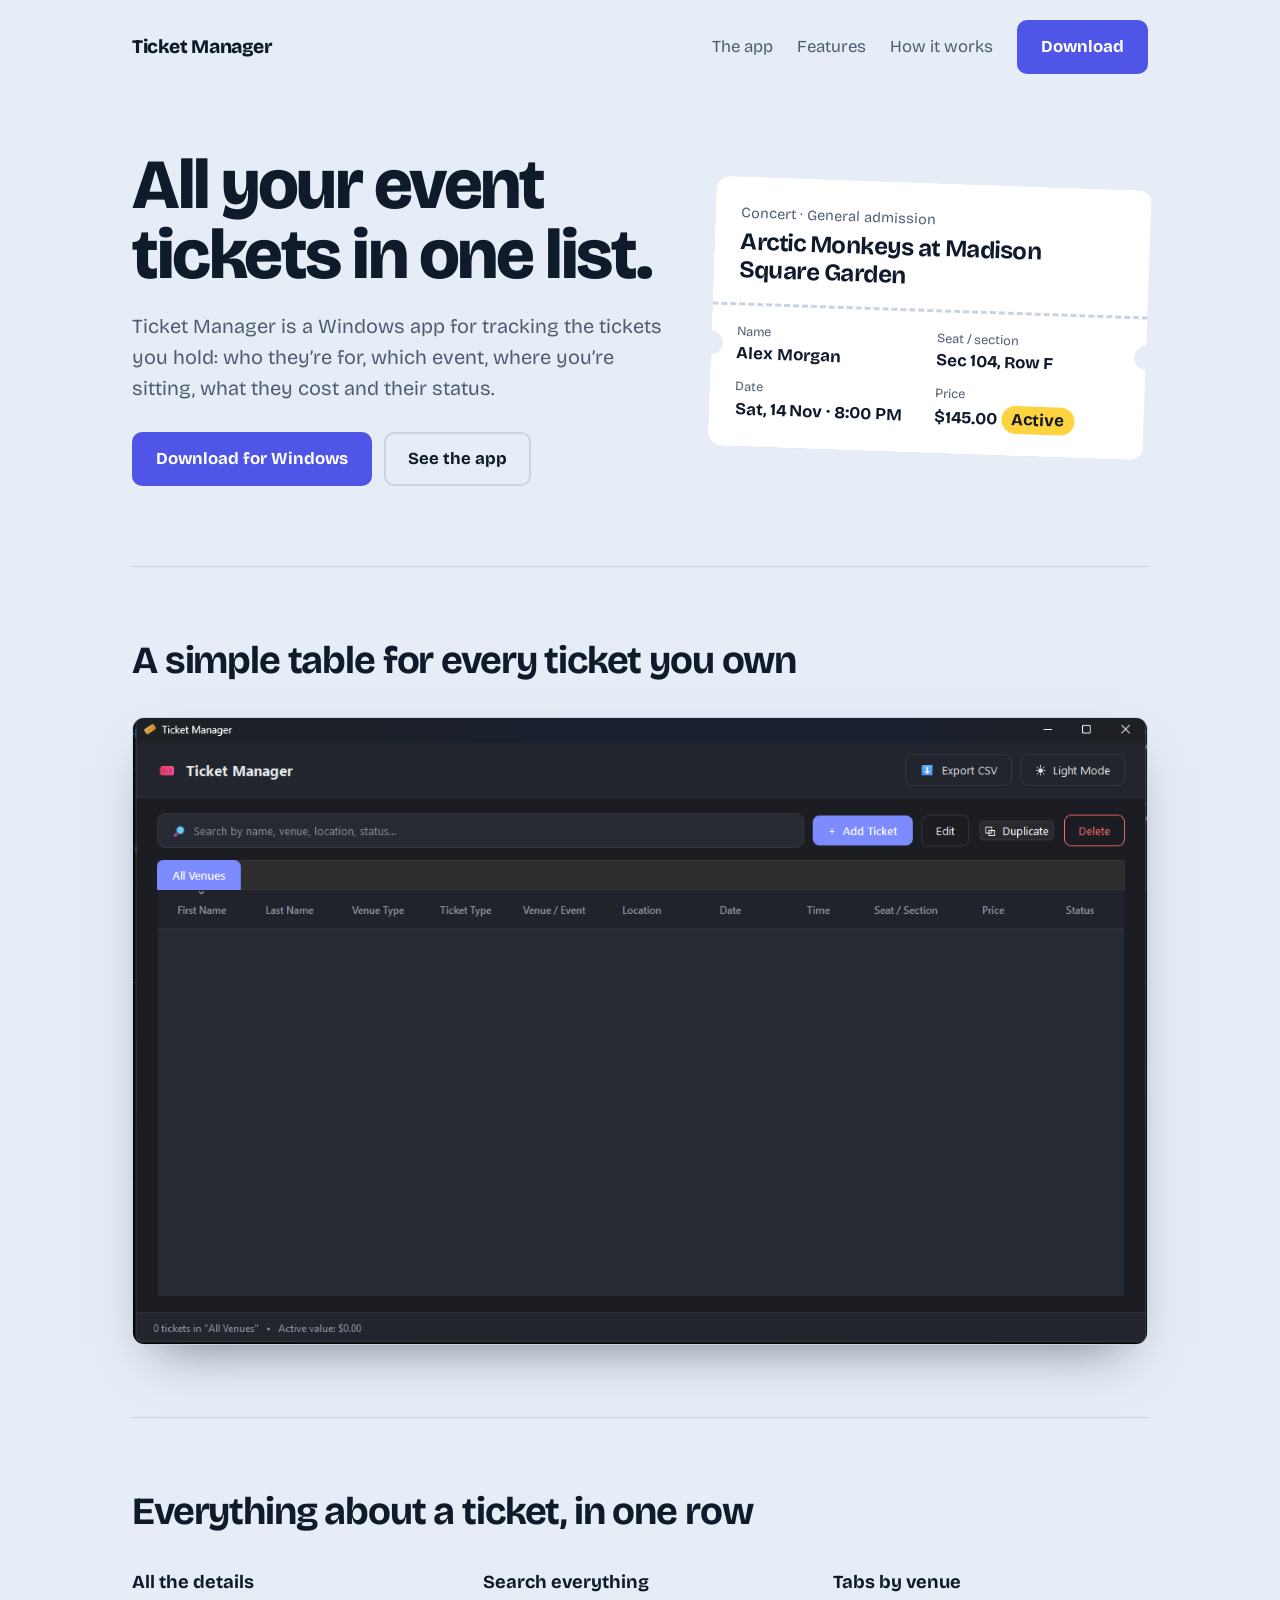
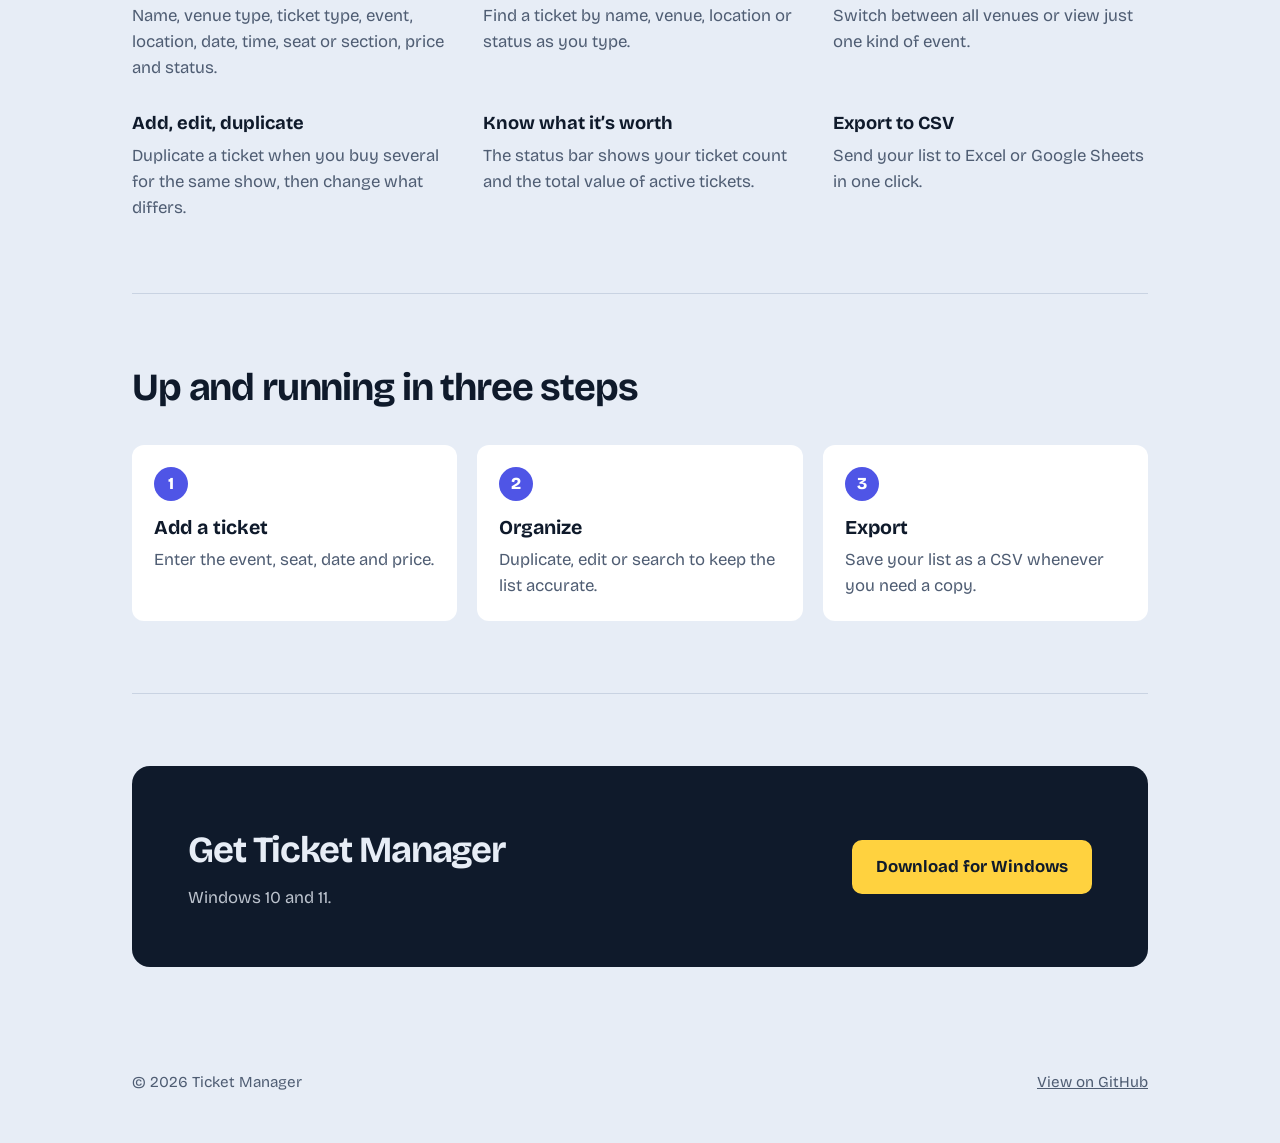
==== index.html @ e3c6b065 "Update download link for Windows version" ====
<!DOCTYPE html>
<html lang="en">
<head>
<meta charset="UTF-8">
<meta name="viewport" content="width=device-width, initial-scale=1">
<title>Ticket Manager – Keep track of your event tickets on Windows</title>
<meta name="description" content="Ticket Manager is a Windows app for keeping every event ticket you hold, with seat, date and price, in one searchable list.">
<link rel="preconnect" href="https://fonts.googleapis.com">
<link rel="preconnect" href="https://fonts.gstatic.com" crossorigin>
<link href="https://fonts.googleapis.com/css2?family=Bricolage+Grotesque:opsz,wght@12..96,400;12..96,500;12..96,800&display=swap" rel="stylesheet">
<style>
:root{--bg:#e7edf6;--surface:#fff;--ink:#0f1a2b;--muted:#4f5d73;--line:#c9d3e2;--accent:#4f55e6;--accent-ink:#fff;--hi:#ffd23f;--hi-ink:#0f1a2b;color-scheme:light}
@media (prefers-color-scheme:dark){:root{--bg:#0d1420;--surface:#161f2e;--ink:#eaf0fa;--muted:#9aa9bf;--line:#27344a;--accent:#8a8fff;--accent-ink:#0d1420;color-scheme:dark}}
*{box-sizing:border-box}
html{scroll-behavior:smooth}
body{margin:0;background:var(--bg);color:var(--ink);font-family:"Bricolage Grotesque",system-ui,-apple-system,"Segoe UI",sans-serif;line-height:1.55;font-size:1.05rem}
a{color:inherit}
:focus-visible{outline:3px solid var(--accent);outline-offset:3px}
.wrap{max-width:1080px;margin:0 auto;padding:0 clamp(18px,4vw,32px)}
nav{display:flex;align-items:center;gap:24px;padding:20px 0}
nav .brand{font-weight:800;font-size:1.2rem;text-decoration:none;margin-right:auto;letter-spacing:-.02em}
nav a.link{text-decoration:none;color:var(--muted)}
nav a.link:hover{color:var(--ink)}
.btn{display:inline-block;background:var(--accent);color:var(--accent-ink);padding:12px 22px;border-radius:10px;font-weight:700;text-decoration:none;border:2px solid var(--accent)}
.btn.alt{background:transparent;color:var(--ink);border-color:var(--line)}
.btn:hover{filter:brightness(1.08)}
.hero{display:grid;grid-template-columns:1.1fr .9fr;gap:48px;align-items:center;padding:56px 0 80px}
h1{font-size:clamp(2.4rem,6vw,4.4rem);line-height:1;letter-spacing:-.035em;font-weight:800;margin:0 0 20px}
.hero p.lead{font-size:1.25rem;color:var(--muted);max-width:30em;margin:0 0 28px}
.cta{display:flex;flex-wrap:wrap;gap:12px}
/* ticket stub */
.stub{position:relative;background:var(--surface);border-radius:14px;padding:26px 26px 22px;transform:rotate(2deg);box-shadow:0 18px 40px -18px rgba(15,26,43,.45);
  -webkit-mask:radial-gradient(circle 12px at 0 62%,#0000 98%,#000) left/51% 100% no-repeat,radial-gradient(circle 12px at 100% 62%,#0000 98%,#000) right/51% 100% no-repeat;
  mask:radial-gradient(circle 12px at 0 62%,#0000 98%,#000) left/51% 100% no-repeat,radial-gradient(circle 12px at 100% 62%,#0000 98%,#000) right/51% 100% no-repeat}
.stub .no{font-size:.9rem;color:var(--muted);margin:0}
.stub h2{font-size:1.5rem;line-height:1.15;margin:4px 0 18px;letter-spacing:-.02em}
.stub .perf{border-top:3px dashed var(--line);margin:0 -26px 16px}
.stub dl{display:grid;grid-template-columns:1fr 1fr;gap:10px 16px;margin:0}
.stub dt{font-size:.8rem;color:var(--muted)}
.stub dd{margin:0;font-weight:700}
.pill{display:inline-block;background:var(--hi);color:var(--hi-ink);padding:1px 10px;border-radius:99px;font-weight:700}
section{padding:72px 0;border-top:1px solid var(--line)}
h2.title{font-size:clamp(1.7rem,3.6vw,2.4rem);letter-spacing:-.03em;line-height:1.1;margin:0 0 36px;max-width:18em}
.features{display:grid;grid-template-columns:repeat(auto-fit,minmax(230px,1fr));gap:28px 36px}
.features h3{margin:0 0 6px;font-size:1.15rem}
.features p{margin:0;color:var(--muted)}
.steps{list-style:none;counter-reset:s;margin:0;padding:0;display:grid;grid-template-columns:repeat(auto-fit,minmax(230px,1fr));gap:20px}
.steps li{counter-increment:s;background:var(--surface);border-radius:12px;padding:22px}
.steps li::before{content:counter(s);display:grid;place-items:center;width:34px;height:34px;border-radius:50%;background:var(--accent);color:var(--accent-ink);font-weight:800;margin-bottom:12px}
.steps h3{margin:0 0 4px}
.steps p{margin:0;color:var(--muted)}
.shot{display:block;width:100%;height:auto;border-radius:12px;border:1px solid var(--line);box-shadow:0 24px 50px -24px rgba(15,26,43,.55)}
.dl{background:var(--ink);color:var(--bg);border-radius:18px;padding:clamp(28px,5vw,56px);display:flex;flex-wrap:wrap;gap:24px;align-items:center;justify-content:space-between}
.dl h2{margin:0 0 6px;font-size:clamp(1.6rem,3.4vw,2.3rem);letter-spacing:-.03em}
.dl p{margin:0;opacity:.8}
.dl .btn{background:var(--hi);border-color:var(--hi);color:var(--hi-ink)}
.dl .btn.alt{background:transparent;color:var(--bg);border-color:rgba(255,255,255,.35)}
footer{padding:32px 0 48px;color:var(--muted);font-size:.95rem;display:flex;flex-wrap:wrap;gap:12px 24px}
footer a{margin-left:auto}
@media (max-width:820px){.hero{grid-template-columns:1fr;padding-top:24px}.stub{max-width:380px;transform:rotate(1deg)}nav a.link{display:none}}
@media (prefers-reduced-motion:reduce){html{scroll-behavior:auto}}
</style>
</head>
<body>
<div class="wrap">
  <nav>
    <a class="brand" href="#top">Ticket Manager</a>
    <a class="link" href="#app">The app</a>
    <a class="link" href="#features">Features</a>
    <a class="link" href="#how">How it works</a>
    <a class="btn" href="#download">Download</a>
  </nav>

  <header class="hero" id="top">
    <div>
      <h1>All your event tickets in one list.</h1>
      <p class="lead">Ticket Manager is a Windows app for tracking the tickets you hold: who they’re for, which event, where you’re sitting, what they cost and their status.</p>
      <div class="cta">
        <a class="btn" href="#download">Download for Windows</a>
        <a class="btn alt" href="#app">See the app</a>
      </div>
    </div>
    <div class="stub" aria-label="Example ticket">
      <p class="no">Concert · General admission</p>
      <h2>Arctic Monkeys at Madison Square Garden</h2>
      <div class="perf"></div>
      <dl>
        <div><dt>Name</dt><dd>Alex Morgan</dd></div>
        <div><dt>Seat / section</dt><dd>Sec 104, Row F</dd></div>
        <div><dt>Date</dt><dd>Sat, 14 Nov · 8:00 PM</dd></div>
        <div><dt>Price</dt><dd>$145.00 <span class="pill">Active</span></dd></div>
      </dl>
    </div>
  </header>

  <section id="app">
    <h2 class="title">A simple table for every ticket you own</h2>
    <img class="shot" src="screenshot.png" alt="Ticket Manager window showing a searchable table of tickets with Add Ticket, Edit, Duplicate and Delete buttons" width="1186" height="732">
  </section>

  <section id="features">
    <h2 class="title">Everything about a ticket, in one row</h2>
    <div class="features">
      <div><h3>All the details</h3><p>Name, venue type, ticket type, event, location, date, time, seat or section, price and status.</p></div>
      <div><h3>Search everything</h3><p>Find a ticket by name, venue, location or status as you type.</p></div>
      <div><h3>Tabs by venue</h3><p>Switch between all venues or view just one kind of event.</p></div>
      <div><h3>Add, edit, duplicate</h3><p>Duplicate a ticket when you buy several for the same show, then change what differs.</p></div>
      <div><h3>Know what it’s worth</h3><p>The status bar shows your ticket count and the total value of active tickets.</p></div>
      <div><h3>Export to CSV</h3><p>Send your list to Excel or Google Sheets in one click.</p></div>
    </div>
  </section>

  <section id="how">
    <h2 class="title">Up and running in three steps</h2>
    <ol class="steps">
      <li><h3>Add a ticket</h3><p>Enter the event, seat, date and price.</p></li>
      <li><h3>Organize</h3><p>Duplicate, edit or search to keep the list accurate.</p></li>
      <li><h3>Export</h3><p>Save your list as a CSV whenever you need a copy.</p></li>
    </ol>
  </section>

  <section id="download">
    <div class="dl">
      <div>
        <h2>Get Ticket Manager</h2>
        <p>Windows 10 and 11.</p>
      </div>
      <div class="cta">
        <!-- Replace "#" with your real download link (e.g. a GitHub Releases .exe/.msi URL) -->
        <a class="btn" href="https://github.com/karcha3/Ticket-Manager/releases/download/V0.100/TicketManager.exe">Download for Windows</a>
      </div>
    </div>
  </section>

  <footer>
    <span>© <span id="yr"></span> Ticket Manager</span>
    <a href="https://github.com/karcha3/Ticket-Manager">View on GitHub</a>
  </footer>
</div>
<script>document.getElementById("yr").textContent=new Date().getFullYear()</script>
</body>
</html>
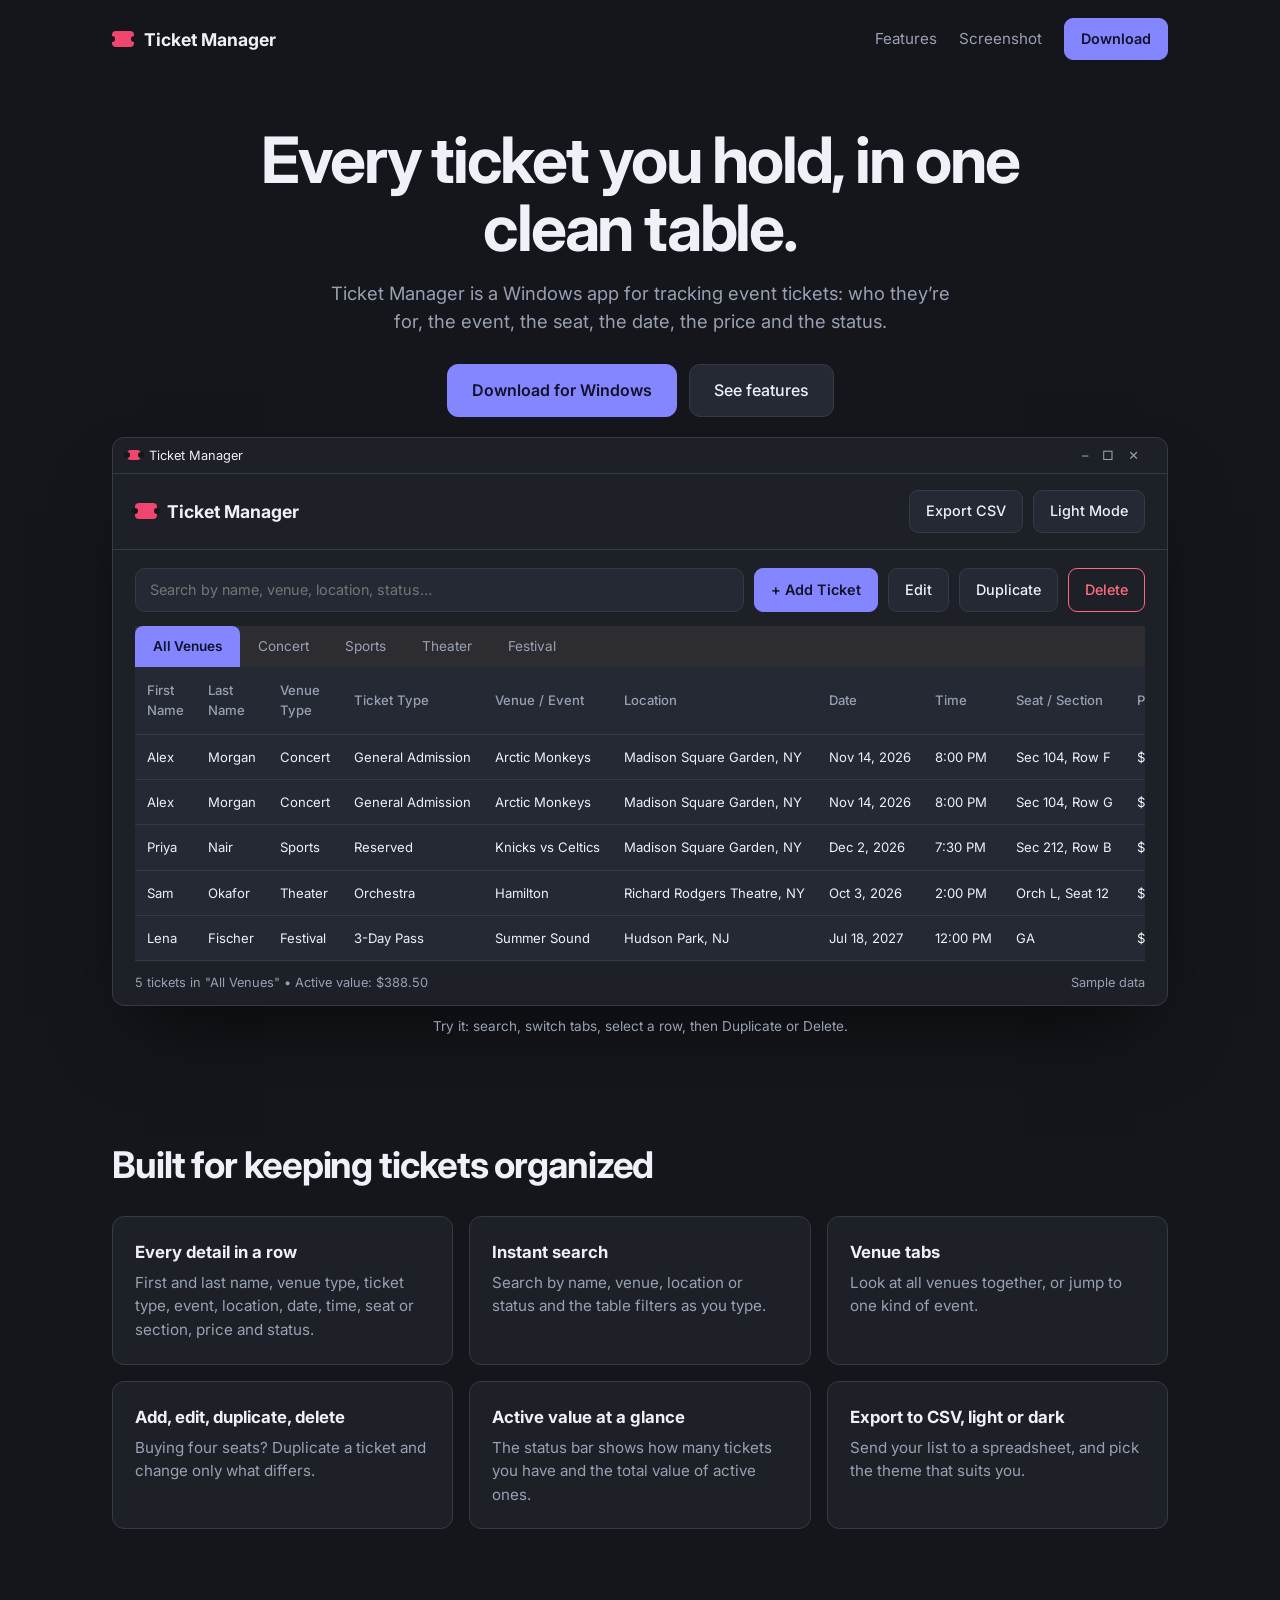
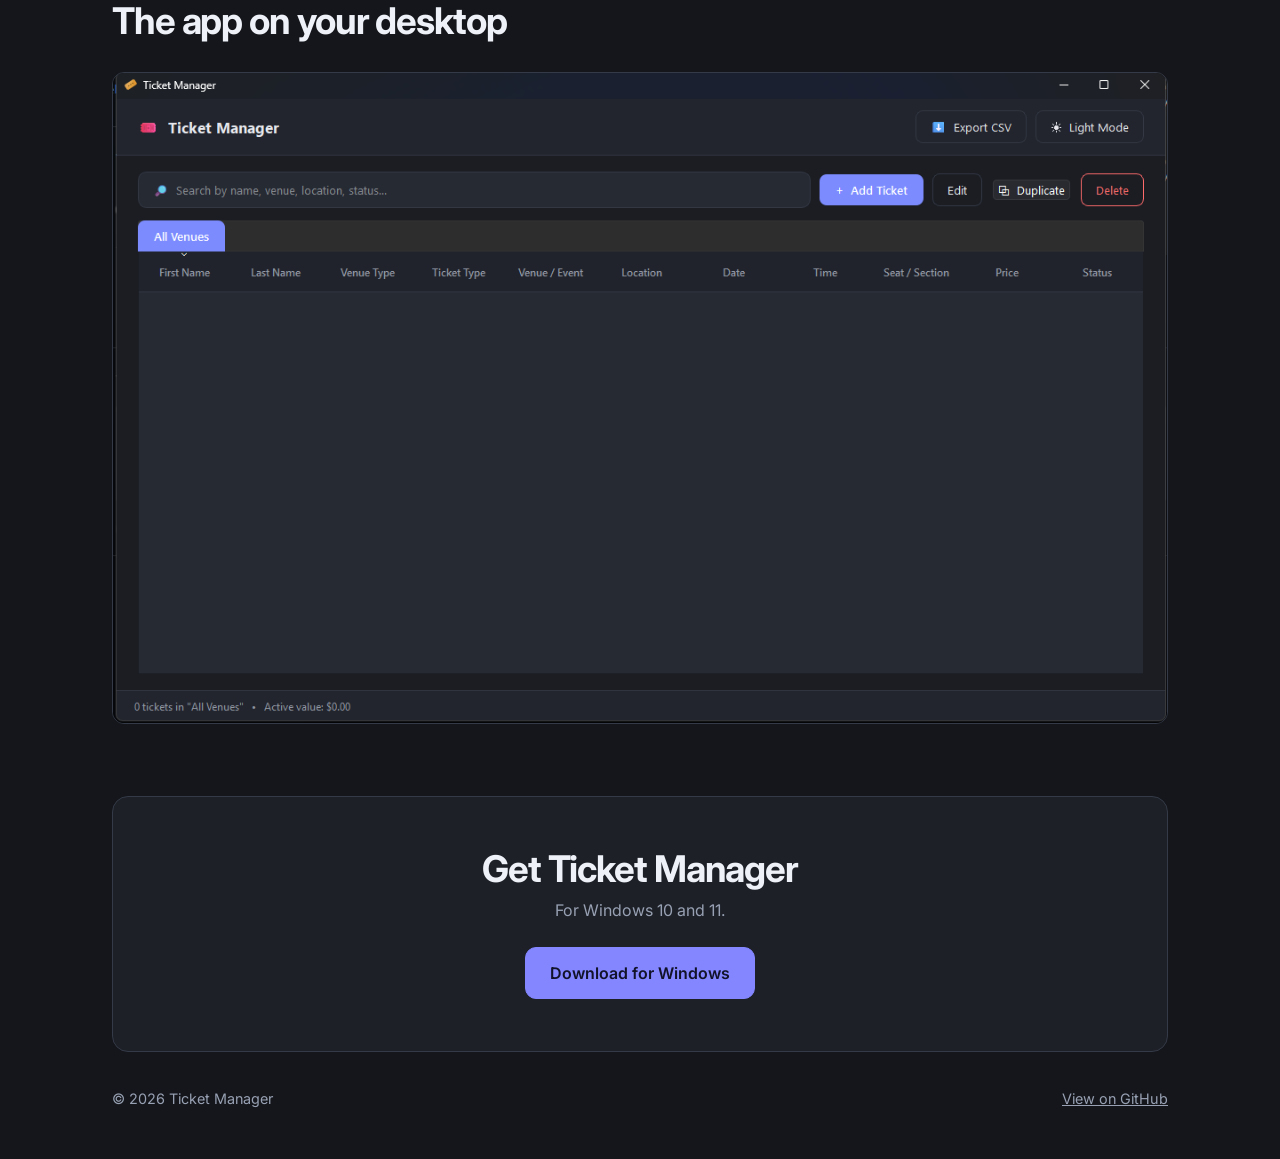
==== commit 3d04c5b0: "Revamp Ticket Manager UI and features Updated the title and description for the Ticket Manager app, " ====
--- a/index.html
+++ b/index.html
@@ -3,133 +3,134 @@
 <head>
 <meta charset="UTF-8">
 <meta name="viewport" content="width=device-width, initial-scale=1">
-<title>Ticket Manager – Keep track of your event tickets on Windows</title>
-<meta name="description" content="Ticket Manager is a Windows app for keeping every event ticket you hold, with seat, date and price, in one searchable list.">
+<title>Ticket Manager – Event ticket tracker for Windows</title>
+<meta name="description" content="Ticket Manager is a Windows app that keeps every event ticket you hold in one searchable table.">
 <link rel="preconnect" href="https://fonts.googleapis.com">
 <link rel="preconnect" href="https://fonts.gstatic.com" crossorigin>
-<link href="https://fonts.googleapis.com/css2?family=Bricolage+Grotesque:opsz,wght@12..96,400;12..96,500;12..96,800&display=swap" rel="stylesheet">
+<link href="https://fonts.googleapis.com/css2?family=Inter:wght@400;500;600;700&display=swap" rel="stylesheet">
 <style>
-:root{--bg:#e7edf6;--surface:#fff;--ink:#0f1a2b;--muted:#4f5d73;--line:#c9d3e2;--accent:#4f55e6;--accent-ink:#fff;--hi:#ffd23f;--hi-ink:#0f1a2b;color-scheme:light}
-@media (prefers-color-scheme:dark){:root{--bg:#0d1420;--surface:#161f2e;--ink:#eaf0fa;--muted:#9aa9bf;--line:#27344a;--accent:#8a8fff;--accent-ink:#0d1420;color-scheme:dark}}
+:root{--page:#14161b;--bg:#1d2027;--panel:#252933;--tabbar:#2d2d31;--line:#343a47;--ink:#eef1f7;--muted:#98a1b3;--accent:#8386ff;--accent-ink:#12132b;--danger:#ff6b7d;--pink:#f0456f;color-scheme:dark}
+:root[data-theme="light"]{--page:#e8ebf2;--bg:#f6f7fb;--panel:#fff;--tabbar:#e9ecf3;--line:#d3d8e3;--ink:#171b26;--muted:#5d677b;--accent:#5a5ef0;--accent-ink:#fff;--danger:#d63a50;color-scheme:light}
 *{box-sizing:border-box}
 html{scroll-behavior:smooth}
-body{margin:0;background:var(--bg);color:var(--ink);font-family:"Bricolage Grotesque",system-ui,-apple-system,"Segoe UI",sans-serif;line-height:1.55;font-size:1.05rem}
-a{color:inherit}
-:focus-visible{outline:3px solid var(--accent);outline-offset:3px}
-.wrap{max-width:1080px;margin:0 auto;padding:0 clamp(18px,4vw,32px)}
-nav{display:flex;align-items:center;gap:24px;padding:20px 0}
-nav .brand{font-weight:800;font-size:1.2rem;text-decoration:none;margin-right:auto;letter-spacing:-.02em}
-nav a.link{text-decoration:none;color:var(--muted)}
-nav a.link:hover{color:var(--ink)}
-.btn{display:inline-block;background:var(--accent);color:var(--accent-ink);padding:12px 22px;border-radius:10px;font-weight:700;text-decoration:none;border:2px solid var(--accent)}
-.btn.alt{background:transparent;color:var(--ink);border-color:var(--line)}
-.btn:hover{filter:brightness(1.08)}
-.hero{display:grid;grid-template-columns:1.1fr .9fr;gap:48px;align-items:center;padding:56px 0 80px}
-h1{font-size:clamp(2.4rem,6vw,4.4rem);line-height:1;letter-spacing:-.035em;font-weight:800;margin:0 0 20px}
-.hero p.lead{font-size:1.25rem;color:var(--muted);max-width:30em;margin:0 0 28px}
-.cta{display:flex;flex-wrap:wrap;gap:12px}
-/* ticket stub */
-.stub{position:relative;background:var(--surface);border-radius:14px;padding:26px 26px 22px;transform:rotate(2deg);box-shadow:0 18px 40px -18px rgba(15,26,43,.45);
-  -webkit-mask:radial-gradient(circle 12px at 0 62%,#0000 98%,#000) left/51% 100% no-repeat,radial-gradient(circle 12px at 100% 62%,#0000 98%,#000) right/51% 100% no-repeat;
-  mask:radial-gradient(circle 12px at 0 62%,#0000 98%,#000) left/51% 100% no-repeat,radial-gradient(circle 12px at 100% 62%,#0000 98%,#000) right/51% 100% no-repeat}
-.stub .no{font-size:.9rem;color:var(--muted);margin:0}
-.stub h2{font-size:1.5rem;line-height:1.15;margin:4px 0 18px;letter-spacing:-.02em}
-.stub .perf{border-top:3px dashed var(--line);margin:0 -26px 16px}
-.stub dl{display:grid;grid-template-columns:1fr 1fr;gap:10px 16px;margin:0}
-.stub dt{font-size:.8rem;color:var(--muted)}
-.stub dd{margin:0;font-weight:700}
-.pill{display:inline-block;background:var(--hi);color:var(--hi-ink);padding:1px 10px;border-radius:99px;font-weight:700}
-section{padding:72px 0;border-top:1px solid var(--line)}
-h2.title{font-size:clamp(1.7rem,3.6vw,2.4rem);letter-spacing:-.03em;line-height:1.1;margin:0 0 36px;max-width:18em}
-.features{display:grid;grid-template-columns:repeat(auto-fit,minmax(230px,1fr));gap:28px 36px}
-.features h3{margin:0 0 6px;font-size:1.15rem}
-.features p{margin:0;color:var(--muted)}
-.steps{list-style:none;counter-reset:s;margin:0;padding:0;display:grid;grid-template-columns:repeat(auto-fit,minmax(230px,1fr));gap:20px}
-.steps li{counter-increment:s;background:var(--surface);border-radius:12px;padding:22px}
-.steps li::before{content:counter(s);display:grid;place-items:center;width:34px;height:34px;border-radius:50%;background:var(--accent);color:var(--accent-ink);font-weight:800;margin-bottom:12px}
-.steps h3{margin:0 0 4px}
-.steps p{margin:0;color:var(--muted)}
-.shot{display:block;width:100%;height:auto;border-radius:12px;border:1px solid var(--line);box-shadow:0 24px 50px -24px rgba(15,26,43,.55)}
-.dl{background:var(--ink);color:var(--bg);border-radius:18px;padding:clamp(28px,5vw,56px);display:flex;flex-wrap:wrap;gap:24px;align-items:center;justify-content:space-between}
-.dl h2{margin:0 0 6px;font-size:clamp(1.6rem,3.4vw,2.3rem);letter-spacing:-.03em}
-.dl p{margin:0;opacity:.8}
-.dl .btn{background:var(--hi);border-color:var(--hi);color:var(--hi-ink)}
-.dl .btn.alt{background:transparent;color:var(--bg);border-color:rgba(255,255,255,.35)}
-footer{padding:32px 0 48px;color:var(--muted);font-size:.95rem;display:flex;flex-wrap:wrap;gap:12px 24px}
-footer a{margin-left:auto}
-@media (max-width:820px){.hero{grid-template-columns:1fr;padding-top:24px}.stub{max-width:380px;transform:rotate(1deg)}nav a.link{display:none}}
+body{margin:0;background:var(--page);color:var(--ink);font-family:Inter,"Segoe UI",system-ui,sans-serif;line-height:1.55}
+:focus-visible{outline:2px solid var(--accent);outline-offset:2px}
+.wrap{max-width:1120px;margin:0 auto;padding:0 clamp(16px,4vw,32px)}
+nav{display:flex;align-items:center;gap:22px;padding:18px 0}
+.brand{display:flex;align-items:center;gap:10px;font-weight:700;font-size:1.1rem;text-decoration:none;margin-right:auto;color:var(--ink)}
+.logo{width:22px;height:16px;border-radius:4px;background:var(--pink);position:relative}
+.logo::before,.logo::after{content:"";position:absolute;top:50%;width:6px;height:6px;border-radius:50%;background:var(--page);transform:translateY(-50%)}
+.logo::before{left:-3px}.logo::after{right:-3px}
+nav a.l{color:var(--muted);text-decoration:none;font-size:.95rem}
+nav a.l:hover{color:var(--ink)}
+.btn{display:inline-flex;align-items:center;gap:8px;border:1px solid var(--line);background:var(--panel);color:var(--ink);font:inherit;font-size:.9rem;font-weight:500;padding:9px 16px;border-radius:9px;cursor:pointer;text-decoration:none}
+.btn:hover{border-color:var(--muted)}
+.btn.p{background:var(--accent);border-color:var(--accent);color:var(--accent-ink);font-weight:600}
+.btn.d{color:var(--danger);border-color:var(--danger);background:transparent}
+.btn.big{padding:13px 24px;font-size:1rem;border-radius:11px}
+.hero{text-align:center;padding:48px 0 36px}
+h1{font-size:clamp(2.3rem,5.5vw,4rem);line-height:1.05;letter-spacing:-.035em;margin:0 auto 18px;max-width:14em;font-weight:700}
+.lead{color:var(--muted);font-size:1.15rem;max-width:34em;margin:0 auto 28px}
+.cta{display:flex;flex-wrap:wrap;gap:12px;justify-content:center}
+/* app window replica */
+.win{background:var(--bg);border:1px solid var(--line);border-radius:12px;overflow:hidden;box-shadow:0 40px 80px -30px rgba(0,0,0,.65);margin:20px 0 10px;text-align:left}
+.title{display:flex;align-items:center;gap:8px;padding:8px 14px;font-size:.8rem;border-bottom:1px solid var(--line)}
+.title .ctl{margin-left:auto;letter-spacing:14px;color:var(--muted)}
+.bar{display:flex;align-items:center;justify-content:space-between;padding:16px 22px;border-bottom:1px solid var(--line);gap:12px;flex-wrap:wrap}
+.bar b{font-size:1.1rem}
+.tools{display:flex;gap:10px;padding:18px 22px 14px;flex-wrap:wrap}
+.tools input{flex:1;min-width:180px;background:var(--panel);border:1px solid var(--line);border-radius:10px;padding:10px 14px;color:var(--ink);font:inherit;font-size:.9rem}
+.tabs{margin:0 22px;background:var(--tabbar);display:flex;overflow-x:auto}
+.tab{border:0;background:none;color:var(--muted);font:inherit;font-size:.85rem;padding:10px 18px;cursor:pointer;white-space:nowrap}
+.tab[aria-selected="true"]{background:var(--accent);color:var(--accent-ink);font-weight:600;border-radius:8px 8px 0 0}
+.tw{margin:0 22px;background:var(--panel);overflow-x:auto;min-height:230px}
+table{width:100%;border-collapse:collapse;font-size:.82rem;min-width:860px}
+th{color:var(--muted);font-weight:500;text-align:left;padding:13px 12px;border-bottom:1px solid var(--line)}
+td{padding:12px;border-bottom:1px solid var(--line);white-space:nowrap}
+tbody tr{cursor:pointer}
+tbody tr:hover{background:color-mix(in srgb,var(--accent) 8%,transparent)}
+tbody tr.sel{background:color-mix(in srgb,var(--accent) 22%,transparent)}
+.st{font-weight:600}.st.Active{color:#58d39a}.st.Used{color:var(--muted)}.st.Listed{color:#f0b84a}
+.foot{padding:12px 22px;font-size:.8rem;color:var(--muted);display:flex;gap:14px;flex-wrap:wrap;justify-content:space-between}
+.note{text-align:center;color:var(--muted);font-size:.85rem;margin:8px 0 0;min-height:1.3em}
+section{padding:72px 0 0}
+h2{font-size:clamp(1.6rem,3.4vw,2.3rem);letter-spacing:-.03em;line-height:1.1;margin:0 0 30px}
+.grid{display:grid;grid-template-columns:repeat(auto-fit,minmax(260px,1fr));gap:16px}
+.card{background:var(--bg);border:1px solid var(--line);border-radius:12px;padding:22px}
+.card h3{margin:0 0 6px;font-size:1.05rem}.card p{margin:0;color:var(--muted);font-size:.95rem}
+.shot{width:100%;height:auto;display:block;border-radius:12px;border:1px solid var(--line)}
+.dl{margin:72px 0 0;background:var(--bg);border:1px solid var(--line);border-radius:16px;padding:clamp(26px,5vw,52px);text-align:center}
+.dl h2{margin-bottom:8px}.dl p{color:var(--muted);margin:0 0 24px}
+footer{padding:36px 0 48px;color:var(--muted);font-size:.9rem;display:flex;gap:12px 24px;flex-wrap:wrap}
+footer a{margin-left:auto;color:inherit}
+@media (max-width:700px){nav a.l{display:none}}
 @media (prefers-reduced-motion:reduce){html{scroll-behavior:auto}}
 </style>
 </head>
 <body>
 <div class="wrap">
   <nav>
-    <a class="brand" href="#top">Ticket Manager</a>
-    <a class="link" href="#app">The app</a>
-    <a class="link" href="#features">Features</a>
-    <a class="link" href="#how">How it works</a>
-    <a class="btn" href="#download">Download</a>
+    <a class="brand" href="#top"><span class="logo" aria-hidden="true"></span>Ticket Manager</a>
+    <a class="l" href="#features">Features</a>
+    <a class="l" href="#real">Screenshot</a>
+    <a class="btn p" href="https://github.com/karcha3/Ticket-Manager/releases/download/V0.100/TicketManager.exe">Download</a>
   </nav>
 
   <header class="hero" id="top">
-    <div>
-      <h1>All your event tickets in one list.</h1>
-      <p class="lead">Ticket Manager is a Windows app for tracking the tickets you hold: who they’re for, which event, where you’re sitting, what they cost and their status.</p>
-      <div class="cta">
-        <a class="btn" href="#download">Download for Windows</a>
-        <a class="btn alt" href="#app">See the app</a>
+    <h1>Every ticket you hold, in one clean table.</h1>
+    <p class="lead">Ticket Manager is a Windows app for tracking event tickets: who they’re for, the event, the seat, the date, the price and the status.</p>
+    <div class="cta">
+      <a class="btn p big" href="https://github.com/karcha3/Ticket-Manager/releases/download/V0.100/TicketManager.exe">Download for Windows</a>
+      <a class="btn big" href="#features">See features</a>
+    </div>
+
+    <!-- Interactive replica of the app, with sample data -->
+    <div class="win" id="app" aria-label="Interactive demo of Ticket Manager with sample tickets">
+      <div class="title"><span class="logo" aria-hidden="true" style="width:14px;height:10px"></span>Ticket Manager<span class="ctl" aria-hidden="true">–□✕</span></div>
+      <div class="bar">
+        <b><span class="logo" aria-hidden="true" style="display:inline-block;vertical-align:-1px;margin-right:10px"></span>Ticket Manager</b>
+        <div style="display:flex;gap:10px"><button class="btn" id="csv" type="button">Export CSV</button><button class="btn" id="theme" type="button">Light Mode</button></div>
       </div>
+      <div class="tools">
+        <input id="q" type="search" placeholder="Search by name, venue, location, status…" aria-label="Search tickets">
+        <button class="btn p" data-demo type="button">+ Add Ticket</button>
+        <button class="btn" data-demo type="button">Edit</button>
+        <button class="btn" id="dup" type="button">Duplicate</button>
+        <button class="btn d" id="del" type="button">Delete</button>
+      </div>
+      <div class="tabs" role="tablist" id="tabs"></div>
+      <div class="tw">
+        <table>
+          <thead><tr><th>First Name</th><th>Last Name</th><th>Venue Type</th><th>Ticket Type</th><th>Venue / Event</th><th>Location</th><th>Date</th><th>Time</th><th>Seat / Section</th><th>Price</th><th>Status</th></tr></thead>
+          <tbody id="rows"></tbody>
+        </table>
+      </div>
+      <div class="foot"><span id="count"></span><span>Sample data</span></div>
     </div>
-    <div class="stub" aria-label="Example ticket">
-      <p class="no">Concert · General admission</p>
-      <h2>Arctic Monkeys at Madison Square Garden</h2>
-      <div class="perf"></div>
-      <dl>
-        <div><dt>Name</dt><dd>Alex Morgan</dd></div>
-        <div><dt>Seat / section</dt><dd>Sec 104, Row F</dd></div>
-        <div><dt>Date</dt><dd>Sat, 14 Nov · 8:00 PM</dd></div>
-        <div><dt>Price</dt><dd>$145.00 <span class="pill">Active</span></dd></div>
-      </dl>
-    </div>
+    <p class="note" id="note">Try it: search, switch tabs, select a row, then Duplicate or Delete.</p>
   </header>
 
-  <section id="app">
-    <h2 class="title">A simple table for every ticket you own</h2>
-    <img class="shot" src="screenshot.png" alt="Ticket Manager window showing a searchable table of tickets with Add Ticket, Edit, Duplicate and Delete buttons" width="1186" height="732">
-  </section>
-
   <section id="features">
-    <h2 class="title">Everything about a ticket, in one row</h2>
-    <div class="features">
-      <div><h3>All the details</h3><p>Name, venue type, ticket type, event, location, date, time, seat or section, price and status.</p></div>
-      <div><h3>Search everything</h3><p>Find a ticket by name, venue, location or status as you type.</p></div>
-      <div><h3>Tabs by venue</h3><p>Switch between all venues or view just one kind of event.</p></div>
-      <div><h3>Add, edit, duplicate</h3><p>Duplicate a ticket when you buy several for the same show, then change what differs.</p></div>
-      <div><h3>Know what it’s worth</h3><p>The status bar shows your ticket count and the total value of active tickets.</p></div>
-      <div><h3>Export to CSV</h3><p>Send your list to Excel or Google Sheets in one click.</p></div>
+    <h2>Built for keeping tickets organized</h2>
+    <div class="grid">
+      <div class="card"><h3>Every detail in a row</h3><p>First and last name, venue type, ticket type, event, location, date, time, seat or section, price and status.</p></div>
+      <div class="card"><h3>Instant search</h3><p>Search by name, venue, location or status and the table filters as you type.</p></div>
+      <div class="card"><h3>Venue tabs</h3><p>Look at all venues together, or jump to one kind of event.</p></div>
+      <div class="card"><h3>Add, edit, duplicate, delete</h3><p>Buying four seats? Duplicate a ticket and change only what differs.</p></div>
+      <div class="card"><h3>Active value at a glance</h3><p>The status bar shows how many tickets you have and the total value of active ones.</p></div>
+      <div class="card"><h3>Export to CSV, light or dark</h3><p>Send your list to a spreadsheet, and pick the theme that suits you.</p></div>
     </div>
   </section>
 
-  <section id="how">
-    <h2 class="title">Up and running in three steps</h2>
-    <ol class="steps">
-      <li><h3>Add a ticket</h3><p>Enter the event, seat, date and price.</p></li>
-      <li><h3>Organize</h3><p>Duplicate, edit or search to keep the list accurate.</p></li>
-      <li><h3>Export</h3><p>Save your list as a CSV whenever you need a copy.</p></li>
-    </ol>
+  <section id="real">
+    <h2>The app on your desktop</h2>
+    <img class="shot" src="screenshot.png" alt="Ticket Manager Windows app in dark mode with an empty ticket table" width="1186" height="732" loading="lazy">
   </section>
 
-  <section id="download">
-    <div class="dl">
-      <div>
-        <h2>Get Ticket Manager</h2>
-        <p>Windows 10 and 11.</p>
-      </div>
-      <div class="cta">
-        <!-- Replace "#" with your real download link (e.g. a GitHub Releases .exe/.msi URL) -->
-        <a class="btn" href="https://github.com/karcha3/Ticket-Manager/releases/download/V0.100/TicketManager.exe">Download for Windows</a>
-      </div>
-    </div>
+  <section class="dl" id="download">
+    <h2>Get Ticket Manager</h2>
+    <p>For Windows 10 and 11.</p>
+    <a class="btn p big" href="https://github.com/karcha3/Ticket-Manager/releases/download/V0.100/TicketManager.exe">Download for Windows</a>
   </section>
 
   <footer>
@@ -137,6 +138,40 @@
     <a href="https://github.com/karcha3/Ticket-Manager">View on GitHub</a>
   </footer>
 </div>
-<script>document.getElementById("yr").textContent=new Date().getFullYear()</script>
+
+<script>
+(function(){
+  var data=[
+    ["Alex","Morgan","Concert","General Admission","Arctic Monkeys","Madison Square Garden, NY","Nov 14, 2026","8:00 PM","Sec 104, Row F","$145.00","Active"],
+    ["Alex","Morgan","Concert","General Admission","Arctic Monkeys","Madison Square Garden, NY","Nov 14, 2026","8:00 PM","Sec 104, Row G","$145.00","Active"],
+    ["Priya","Nair","Sports","Reserved","Knicks vs Celtics","Madison Square Garden, NY","Dec 2, 2026","7:30 PM","Sec 212, Row B","$98.50","Active"],
+    ["Sam","Okafor","Theater","Orchestra","Hamilton","Richard Rodgers Theatre, NY","Oct 3, 2026","2:00 PM","Orch L, Seat 12","$210.00","Used"],
+    ["Lena","Fischer","Festival","3-Day Pass","Summer Sound","Hudson Park, NJ","Jul 18, 2027","12:00 PM","GA","$320.00","Listed"]
+  ];
+  var tab="All Venues", sel=-1, $=function(s){return document.querySelector(s)};
+  var types=["All Venues","Concert","Sports","Theater","Festival"];
+  function esc(s){return String(s).replace(/[&<>"]/g,function(c){return{"&":"&amp;","<":"&lt;",">":"&gt;",'"':"&quot;"}[c]})}
+  function vis(){var q=$("#q").value.toLowerCase();return data.map(function(r,i){return{r:r,i:i}}).filter(function(o){
+    return (tab==="All Venues"||o.r[2]===tab)&&(!q||[0,1,4,5,10].some(function(k){return o.r[k].toLowerCase().indexOf(q)>-1}))})}
+  function render(){
+    $("#tabs").innerHTML=types.map(function(t){return '<button class="tab" role="tab" aria-selected="'+(t===tab)+'" data-t="'+t+'">'+t+'</button>'}).join("");
+    var v=vis();
+    $("#rows").innerHTML=v.map(function(o){return '<tr data-i="'+o.i+'"'+(o.i===sel?' class="sel"':'')+'>'+o.r.map(function(c,k){return '<td'+(k===10?' class="st '+esc(c)+'"':'')+'>'+esc(c)+'</td>'}).join("")+'</tr>'}).join("")||'<tr><td colspan="11" style="color:var(--muted);padding:40px;text-align:center">No tickets match.</td></tr>';
+    var total=v.filter(function(o){return o.r[10]==="Active"}).reduce(function(a,o){return a+parseFloat(o.r[9].replace("$",""))},0);
+    $("#count").textContent=v.length+' ticket'+(v.length===1?'':'s')+' in "'+tab+'"  •  Active value: $'+total.toFixed(2);
+  }
+  function note(t){$("#note").textContent=t}
+  $("#q").addEventListener("input",render);
+  $("#tabs").addEventListener("click",function(e){var b=e.target.closest(".tab");if(b){tab=b.dataset.t;render()}});
+  $("#rows").addEventListener("click",function(e){var tr=e.target.closest("tr[data-i]");if(tr){sel=+tr.dataset.i;render()}});
+  $("#dup").onclick=function(){if(sel<0)return note("Select a ticket first.");data.splice(sel+1,0,data[sel].slice());sel++;render();note("Ticket duplicated.")};
+  $("#del").onclick=function(){if(sel<0)return note("Select a ticket first.");data.splice(sel,1);sel=-1;render();note("Ticket deleted (demo only).")};
+  document.querySelectorAll("[data-demo]").forEach(function(b){b.onclick=function(){note("Add and Edit are available in the full app.")}});
+  $("#csv").onclick=function(){note("Export CSV is available in the full app.")};
+  $("#theme").onclick=function(){var r=document.documentElement,l=r.dataset.theme==="light";r.dataset.theme=l?"dark":"light";this.textContent=l?"Light Mode":"Dark Mode"};
+  $("#yr").textContent=new Date().getFullYear();
+  render();
+})();
+</script>
 </body>
 </html>
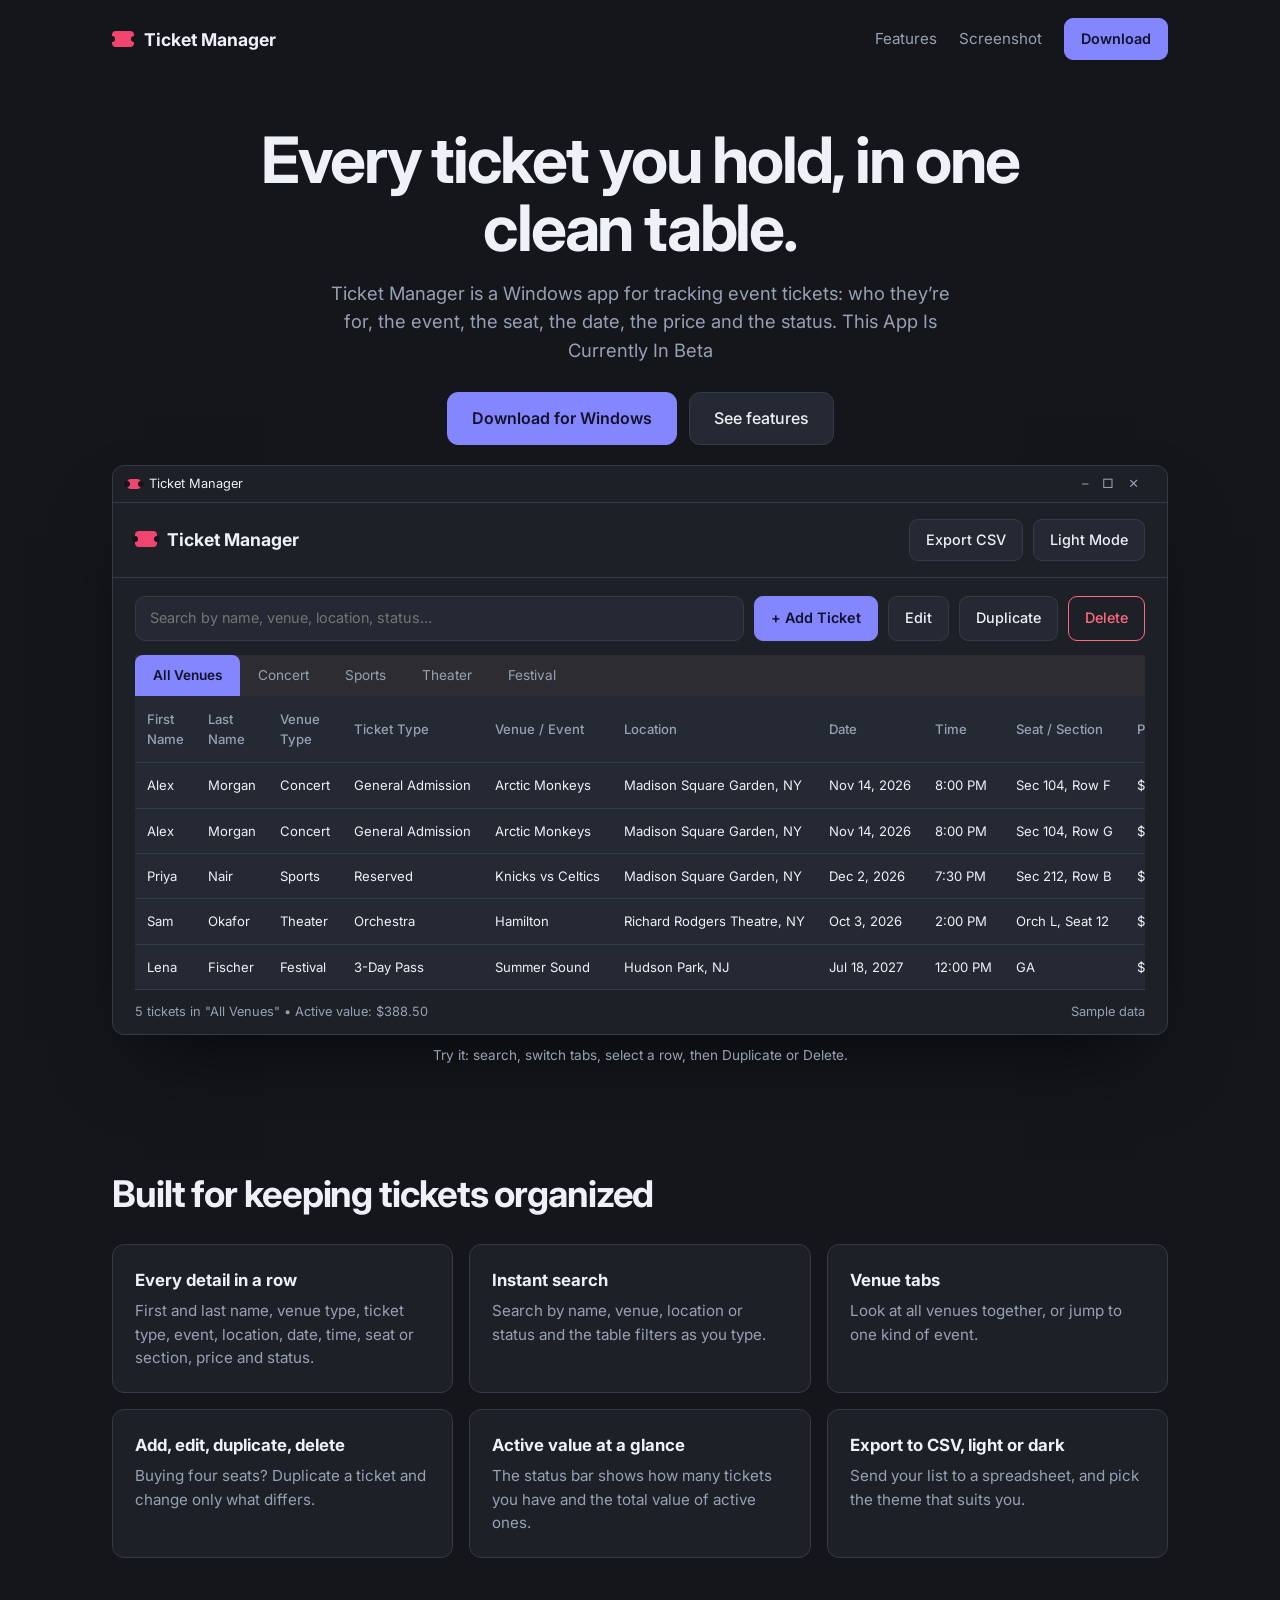
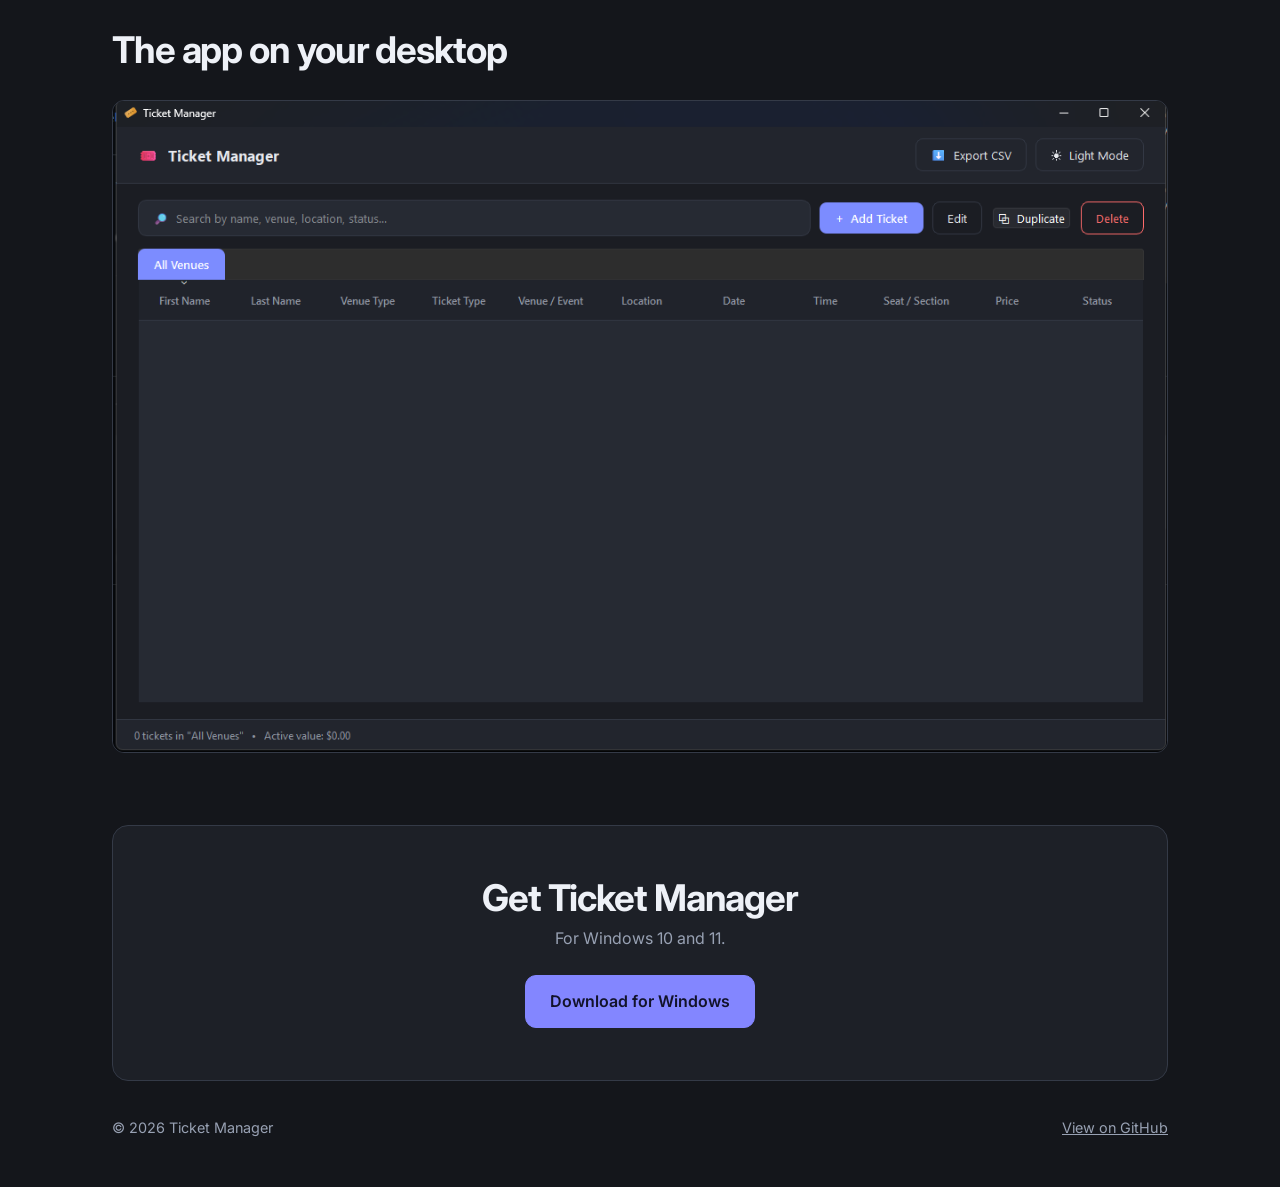
==== commit 7f7d99d1: "Update index.html" ====
--- a/index.html
+++ b/index.html
@@ -78,7 +78,7 @@
 
   <header class="hero" id="top">
     <h1>Every ticket you hold, in one clean table.</h1>
-    <p class="lead">Ticket Manager is a Windows app for tracking event tickets: who they’re for, the event, the seat, the date, the price and the status.</p>
+    <p class="lead">Ticket Manager is a Windows app for tracking event tickets: who they’re for, the event, the seat, the date, the price and the status. This App Is Currently In Beta</p>
     <div class="cta">
       <a class="btn p big" href="https://github.com/karcha3/Ticket-Manager/releases/download/V0.100/TicketManager.exe">Download for Windows</a>
       <a class="btn big" href="#features">See features</a>
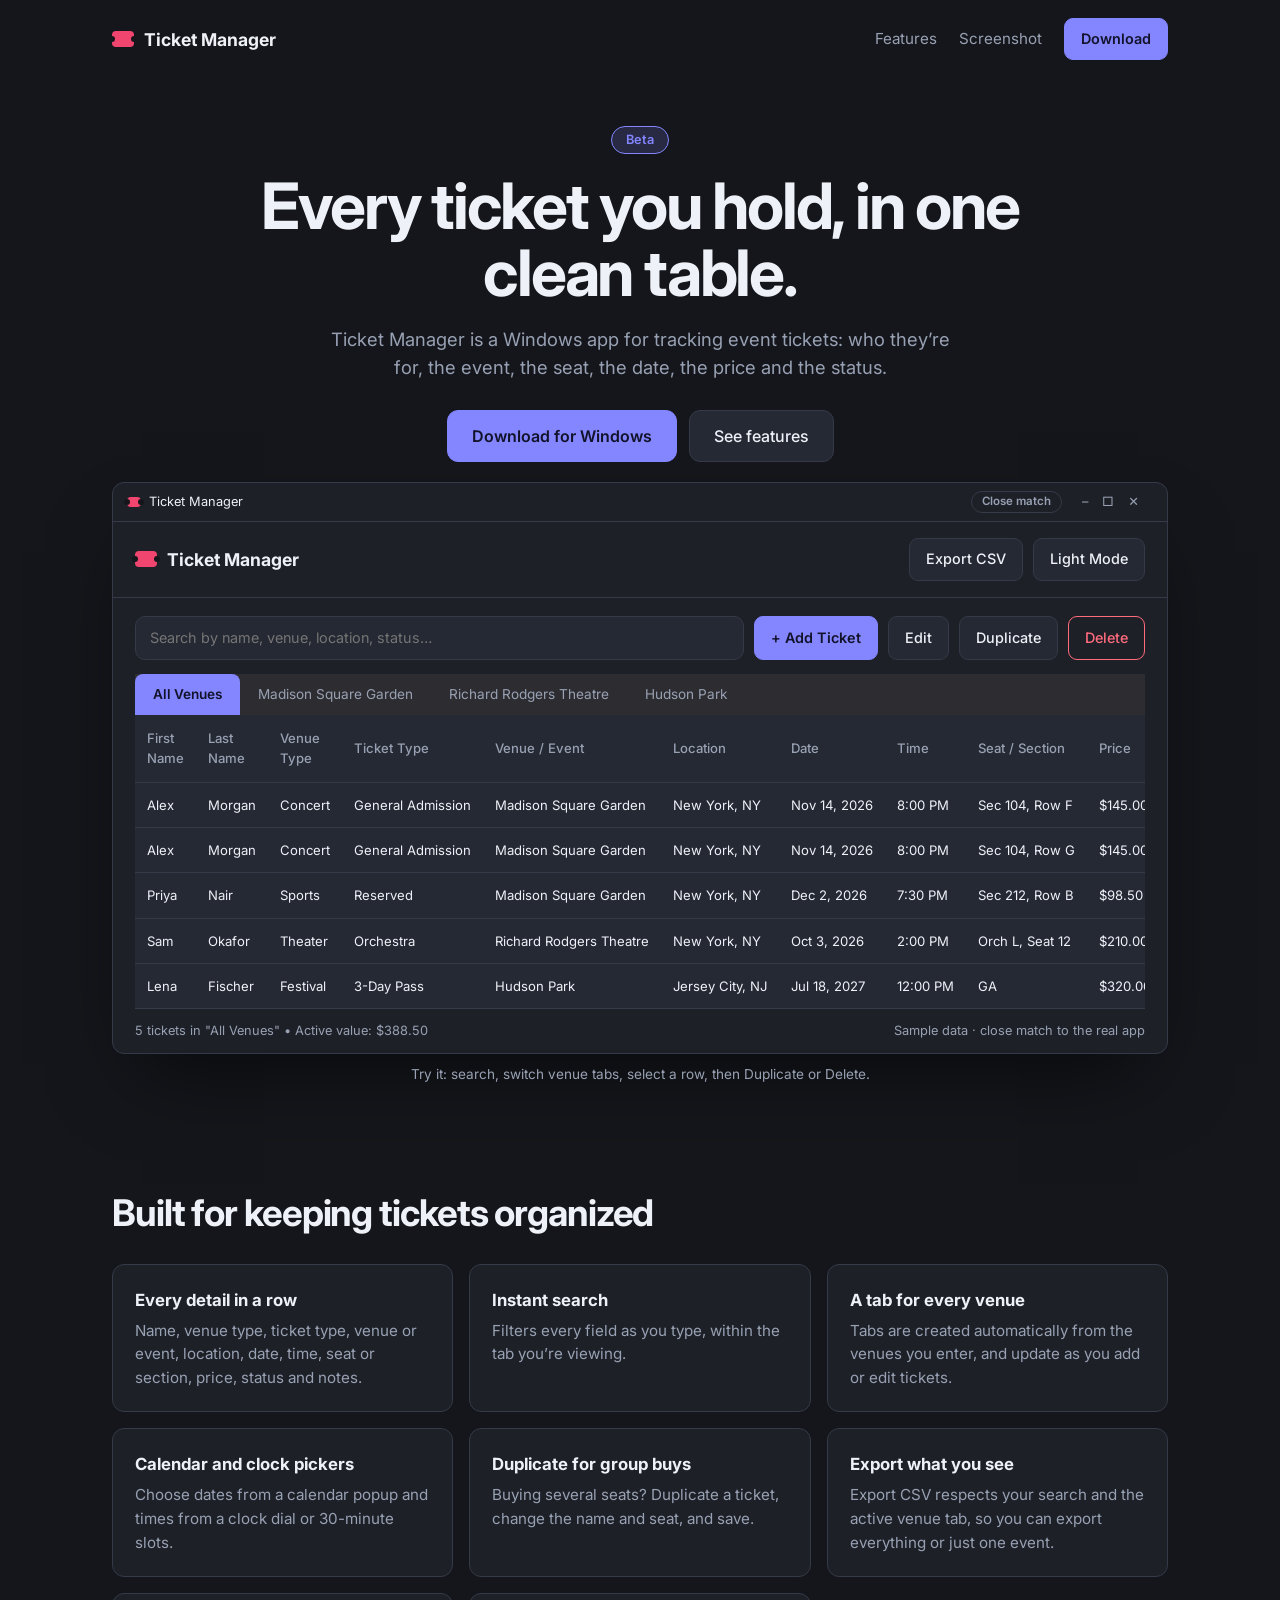
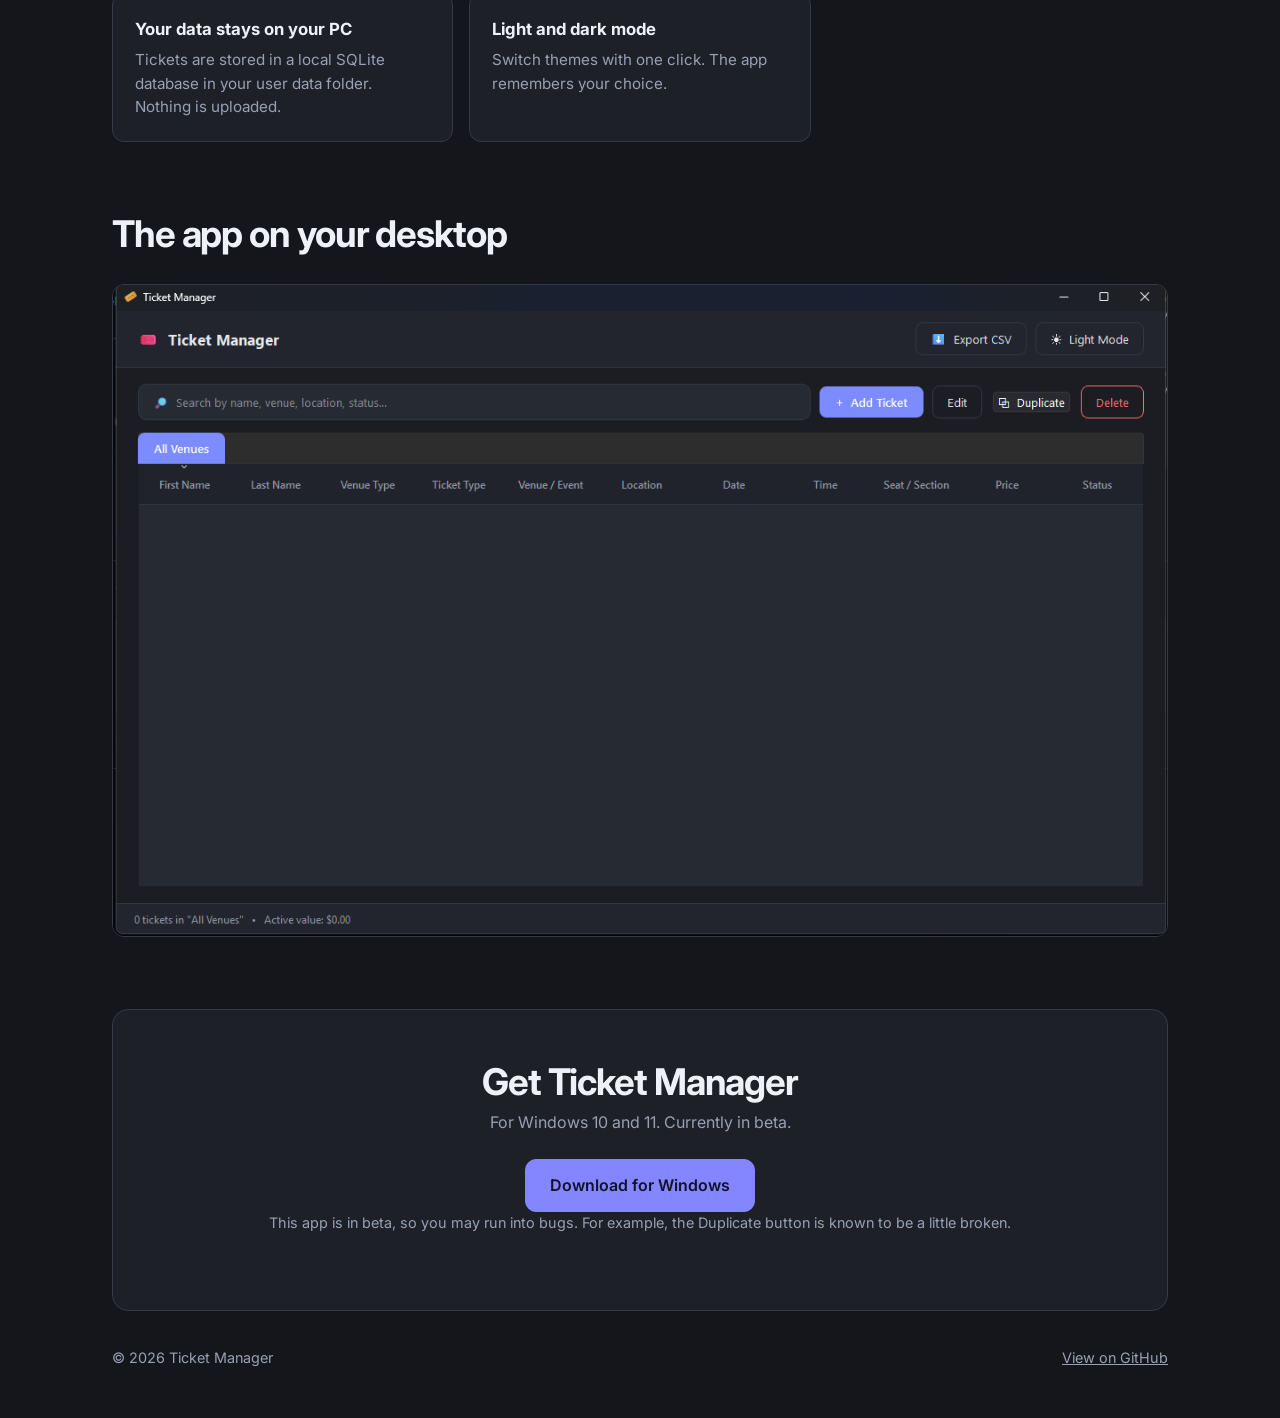
==== commit a3ca7d4c: "Update index.html for beta release and content changes" ====
--- a/index.html
+++ b/index.html
@@ -29,13 +29,16 @@
 .btn.d{color:var(--danger);border-color:var(--danger);background:transparent}
 .btn.big{padding:13px 24px;font-size:1rem;border-radius:11px}
 .hero{text-align:center;padding:48px 0 36px}
+.beta{display:inline-block;background:color-mix(in srgb,var(--accent) 18%,transparent);color:var(--accent);border:1px solid var(--accent);border-radius:99px;padding:3px 14px;font-size:.8rem;font-weight:600;margin-bottom:18px}
+.badge{margin-left:auto;font-size:.72rem;font-weight:600;color:var(--muted);border:1px solid var(--line);border-radius:99px;padding:1px 10px}
+.betanote{font-size:.9rem;color:var(--muted);margin:16px 0 0}
 h1{font-size:clamp(2.3rem,5.5vw,4rem);line-height:1.05;letter-spacing:-.035em;margin:0 auto 18px;max-width:14em;font-weight:700}
 .lead{color:var(--muted);font-size:1.15rem;max-width:34em;margin:0 auto 28px}
 .cta{display:flex;flex-wrap:wrap;gap:12px;justify-content:center}
 /* app window replica */
 .win{background:var(--bg);border:1px solid var(--line);border-radius:12px;overflow:hidden;box-shadow:0 40px 80px -30px rgba(0,0,0,.65);margin:20px 0 10px;text-align:left}
 .title{display:flex;align-items:center;gap:8px;padding:8px 14px;font-size:.8rem;border-bottom:1px solid var(--line)}
-.title .ctl{margin-left:auto;letter-spacing:14px;color:var(--muted)}
+.title .ctl{letter-spacing:14px;color:var(--muted)}
 .bar{display:flex;align-items:center;justify-content:space-between;padding:16px 22px;border-bottom:1px solid var(--line);gap:12px;flex-wrap:wrap}
 .bar b{font-size:1.1rem}
 .tools{display:flex;gap:10px;padding:18px 22px 14px;flex-wrap:wrap}
@@ -77,8 +80,9 @@
   </nav>
 
   <header class="hero" id="top">
+    <span class="beta">Beta</span>
     <h1>Every ticket you hold, in one clean table.</h1>
-    <p class="lead">Ticket Manager is a Windows app for tracking event tickets: who they’re for, the event, the seat, the date, the price and the status. This App Is Currently In Beta</p>
+    <p class="lead">Ticket Manager is a Windows app for tracking event tickets: who they’re for, the event, the seat, the date, the price and the status.</p>
     <div class="cta">
       <a class="btn p big" href="https://github.com/karcha3/Ticket-Manager/releases/download/V0.100/TicketManager.exe">Download for Windows</a>
       <a class="btn big" href="#features">See features</a>
@@ -86,7 +90,7 @@
 
     <!-- Interactive replica of the app, with sample data -->
     <div class="win" id="app" aria-label="Interactive demo of Ticket Manager with sample tickets">
-      <div class="title"><span class="logo" aria-hidden="true" style="width:14px;height:10px"></span>Ticket Manager<span class="ctl" aria-hidden="true">–□✕</span></div>
+      <div class="title"><span class="logo" aria-hidden="true" style="width:14px;height:10px"></span>Ticket Manager<span class="badge">Close match</span><span class="ctl" aria-hidden="true" style="margin-left:12px">–□✕</span></div>
       <div class="bar">
         <b><span class="logo" aria-hidden="true" style="display:inline-block;vertical-align:-1px;margin-right:10px"></span>Ticket Manager</b>
         <div style="display:flex;gap:10px"><button class="btn" id="csv" type="button">Export CSV</button><button class="btn" id="theme" type="button">Light Mode</button></div>
@@ -105,20 +109,22 @@
           <tbody id="rows"></tbody>
         </table>
       </div>
-      <div class="foot"><span id="count"></span><span>Sample data</span></div>
+      <div class="foot"><span id="count"></span><span>Sample data · close match to the real app</span></div>
     </div>
-    <p class="note" id="note">Try it: search, switch tabs, select a row, then Duplicate or Delete.</p>
+    <p class="note" id="note">Try it: search, switch venue tabs, select a row, then Duplicate or Delete.</p>
   </header>
 
   <section id="features">
     <h2>Built for keeping tickets organized</h2>
     <div class="grid">
-      <div class="card"><h3>Every detail in a row</h3><p>First and last name, venue type, ticket type, event, location, date, time, seat or section, price and status.</p></div>
-      <div class="card"><h3>Instant search</h3><p>Search by name, venue, location or status and the table filters as you type.</p></div>
-      <div class="card"><h3>Venue tabs</h3><p>Look at all venues together, or jump to one kind of event.</p></div>
-      <div class="card"><h3>Add, edit, duplicate, delete</h3><p>Buying four seats? Duplicate a ticket and change only what differs.</p></div>
-      <div class="card"><h3>Active value at a glance</h3><p>The status bar shows how many tickets you have and the total value of active ones.</p></div>
-      <div class="card"><h3>Export to CSV, light or dark</h3><p>Send your list to a spreadsheet, and pick the theme that suits you.</p></div>
+      <div class="card"><h3>Every detail in a row</h3><p>Name, venue type, ticket type, venue or event, location, date, time, seat or section, price, status and notes.</p></div>
+      <div class="card"><h3>Instant search</h3><p>Filters every field as you type, within the tab you’re viewing.</p></div>
+      <div class="card"><h3>A tab for every venue</h3><p>Tabs are created automatically from the venues you enter, and update as you add or edit tickets.</p></div>
+      <div class="card"><h3>Calendar and clock pickers</h3><p>Choose dates from a calendar popup and times from a clock dial or 30-minute slots.</p></div>
+      <div class="card"><h3>Duplicate for group buys</h3><p>Buying several seats? Duplicate a ticket, change the name and seat, and save.</p></div>
+      <div class="card"><h3>Export what you see</h3><p>Export CSV respects your search and the active venue tab, so you can export everything or just one event.</p></div>
+      <div class="card"><h3>Your data stays on your PC</h3><p>Tickets are stored in a local SQLite database in your user data folder. Nothing is uploaded.</p></div>
+      <div class="card"><h3>Light and dark mode</h3><p>Switch themes with one click. The app remembers your choice.</p></div>
     </div>
   </section>
 
@@ -129,8 +135,9 @@
 
   <section class="dl" id="download">
     <h2>Get Ticket Manager</h2>
-    <p>For Windows 10 and 11.</p>
+    <p>For Windows 10 and 11. Currently in beta.</p>
     <a class="btn p big" href="https://github.com/karcha3/Ticket-Manager/releases/download/V0.100/TicketManager.exe">Download for Windows</a>
+    <p class="betanote">This app is in beta, so you may run into bugs. For example, the Duplicate button is known to be a little broken.</p>
   </section>
 
   <footer>
@@ -142,18 +149,20 @@
 <script>
 (function(){
   var data=[
-    ["Alex","Morgan","Concert","General Admission","Arctic Monkeys","Madison Square Garden, NY","Nov 14, 2026","8:00 PM","Sec 104, Row F","$145.00","Active"],
-    ["Alex","Morgan","Concert","General Admission","Arctic Monkeys","Madison Square Garden, NY","Nov 14, 2026","8:00 PM","Sec 104, Row G","$145.00","Active"],
-    ["Priya","Nair","Sports","Reserved","Knicks vs Celtics","Madison Square Garden, NY","Dec 2, 2026","7:30 PM","Sec 212, Row B","$98.50","Active"],
-    ["Sam","Okafor","Theater","Orchestra","Hamilton","Richard Rodgers Theatre, NY","Oct 3, 2026","2:00 PM","Orch L, Seat 12","$210.00","Used"],
-    ["Lena","Fischer","Festival","3-Day Pass","Summer Sound","Hudson Park, NJ","Jul 18, 2027","12:00 PM","GA","$320.00","Listed"]
+    ["Alex","Morgan","Concert","General Admission","Madison Square Garden","New York, NY","Nov 14, 2026","8:00 PM","Sec 104, Row F","$145.00","Active"],
+    ["Alex","Morgan","Concert","General Admission","Madison Square Garden","New York, NY","Nov 14, 2026","8:00 PM","Sec 104, Row G","$145.00","Active"],
+    ["Priya","Nair","Sports","Reserved","Madison Square Garden","New York, NY","Dec 2, 2026","7:30 PM","Sec 212, Row B","$98.50","Active"],
+    ["Sam","Okafor","Theater","Orchestra","Richard Rodgers Theatre","New York, NY","Oct 3, 2026","2:00 PM","Orch L, Seat 12","$210.00","Used"],
+    ["Lena","Fischer","Festival","3-Day Pass","Hudson Park","Jersey City, NJ","Jul 18, 2027","12:00 PM","GA","$320.00","Listed"]
   ];
   var tab="All Venues", sel=-1, $=function(s){return document.querySelector(s)};
-  var types=["All Venues","Concert","Sports","Theater","Festival"];
+  var types=["All Venues"];
   function esc(s){return String(s).replace(/[&<>"]/g,function(c){return{"&":"&amp;","<":"&lt;",">":"&gt;",'"':"&quot;"}[c]})}
   function vis(){var q=$("#q").value.toLowerCase();return data.map(function(r,i){return{r:r,i:i}}).filter(function(o){
-    return (tab==="All Venues"||o.r[2]===tab)&&(!q||[0,1,4,5,10].some(function(k){return o.r[k].toLowerCase().indexOf(q)>-1}))})}
+    return (tab==="All Venues"||o.r[4]===tab)&&(!q||[0,1,4,5,10].some(function(k){return o.r[k].toLowerCase().indexOf(q)>-1}))})}
   function render(){
+    types=["All Venues"].concat(data.map(function(r){return r[4]}).filter(function(v,i,a){return a.indexOf(v)===i}));
+    if(types.indexOf(tab)<0)tab="All Venues";
     $("#tabs").innerHTML=types.map(function(t){return '<button class="tab" role="tab" aria-selected="'+(t===tab)+'" data-t="'+t+'">'+t+'</button>'}).join("");
     var v=vis();
     $("#rows").innerHTML=v.map(function(o){return '<tr data-i="'+o.i+'"'+(o.i===sel?' class="sel"':'')+'>'+o.r.map(function(c,k){return '<td'+(k===10?' class="st '+esc(c)+'"':'')+'>'+esc(c)+'</td>'}).join("")+'</tr>'}).join("")||'<tr><td colspan="11" style="color:var(--muted);padding:40px;text-align:center">No tickets match.</td></tr>';
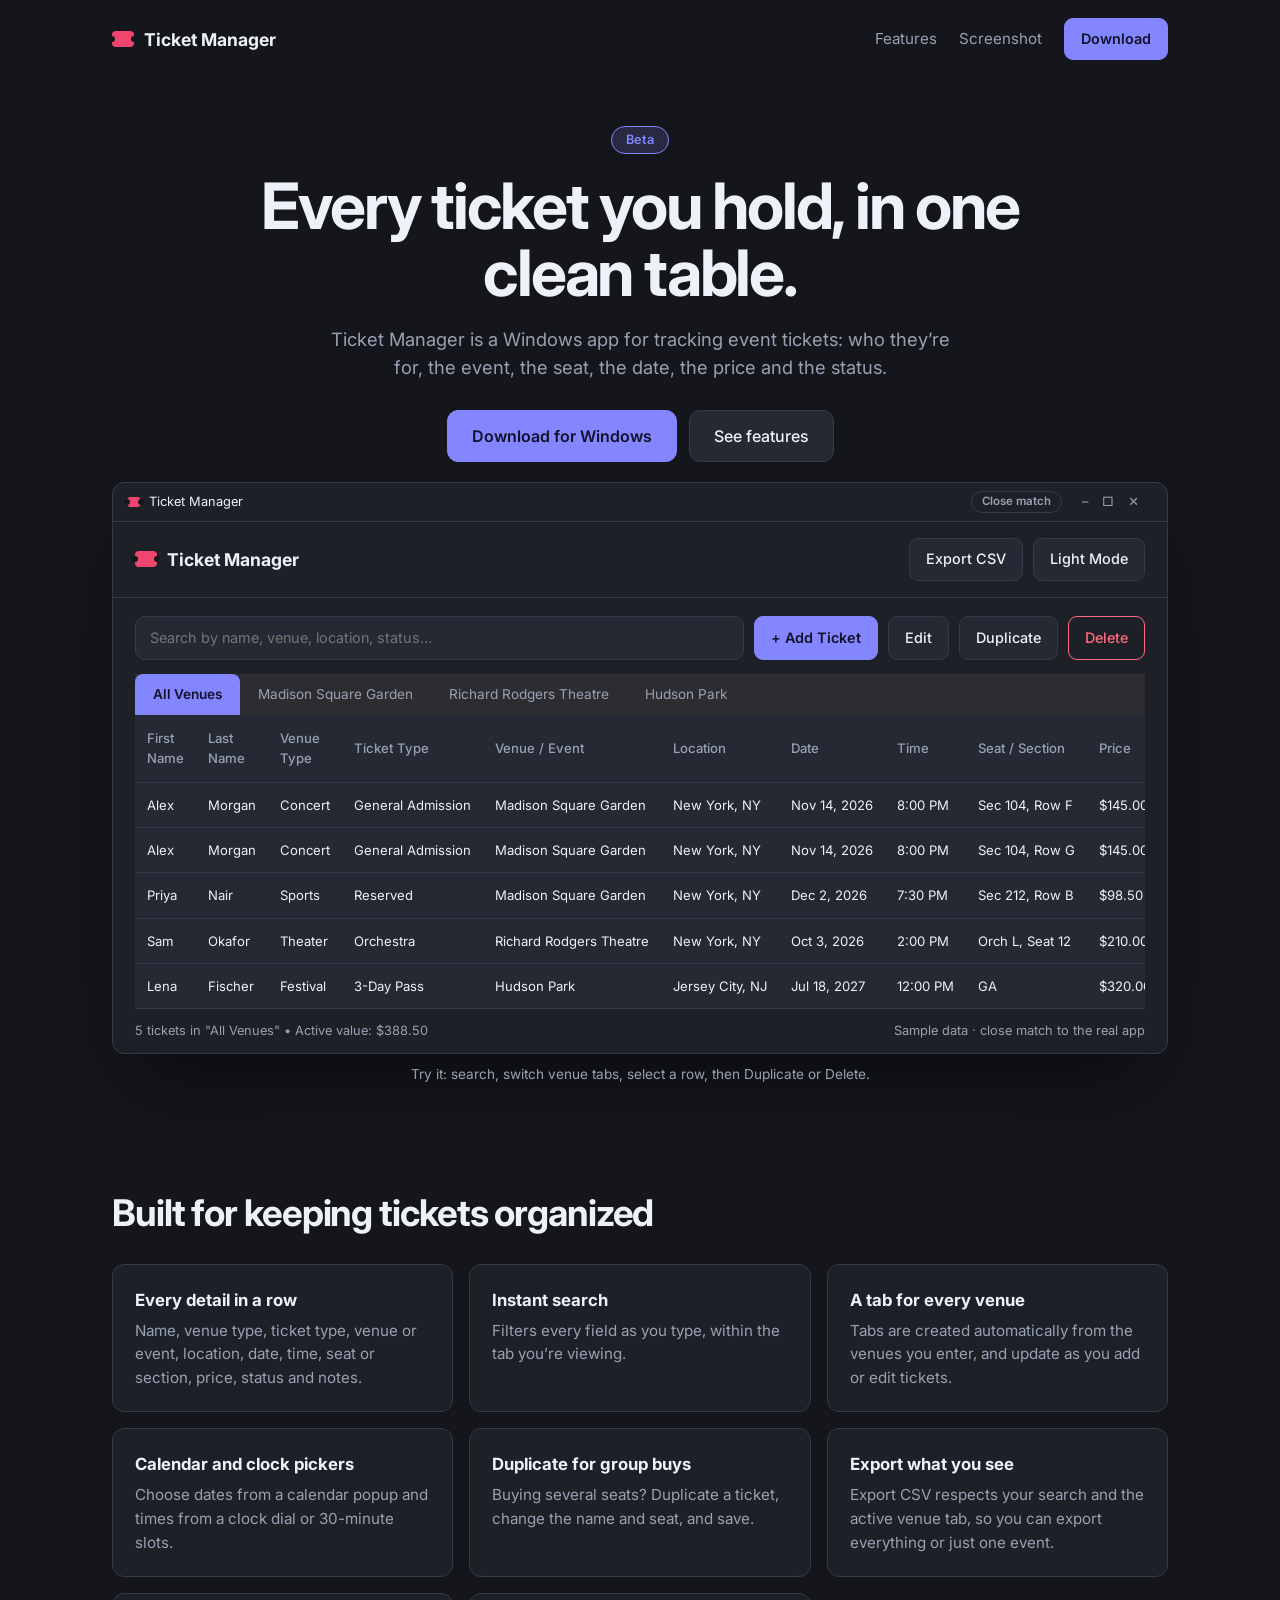
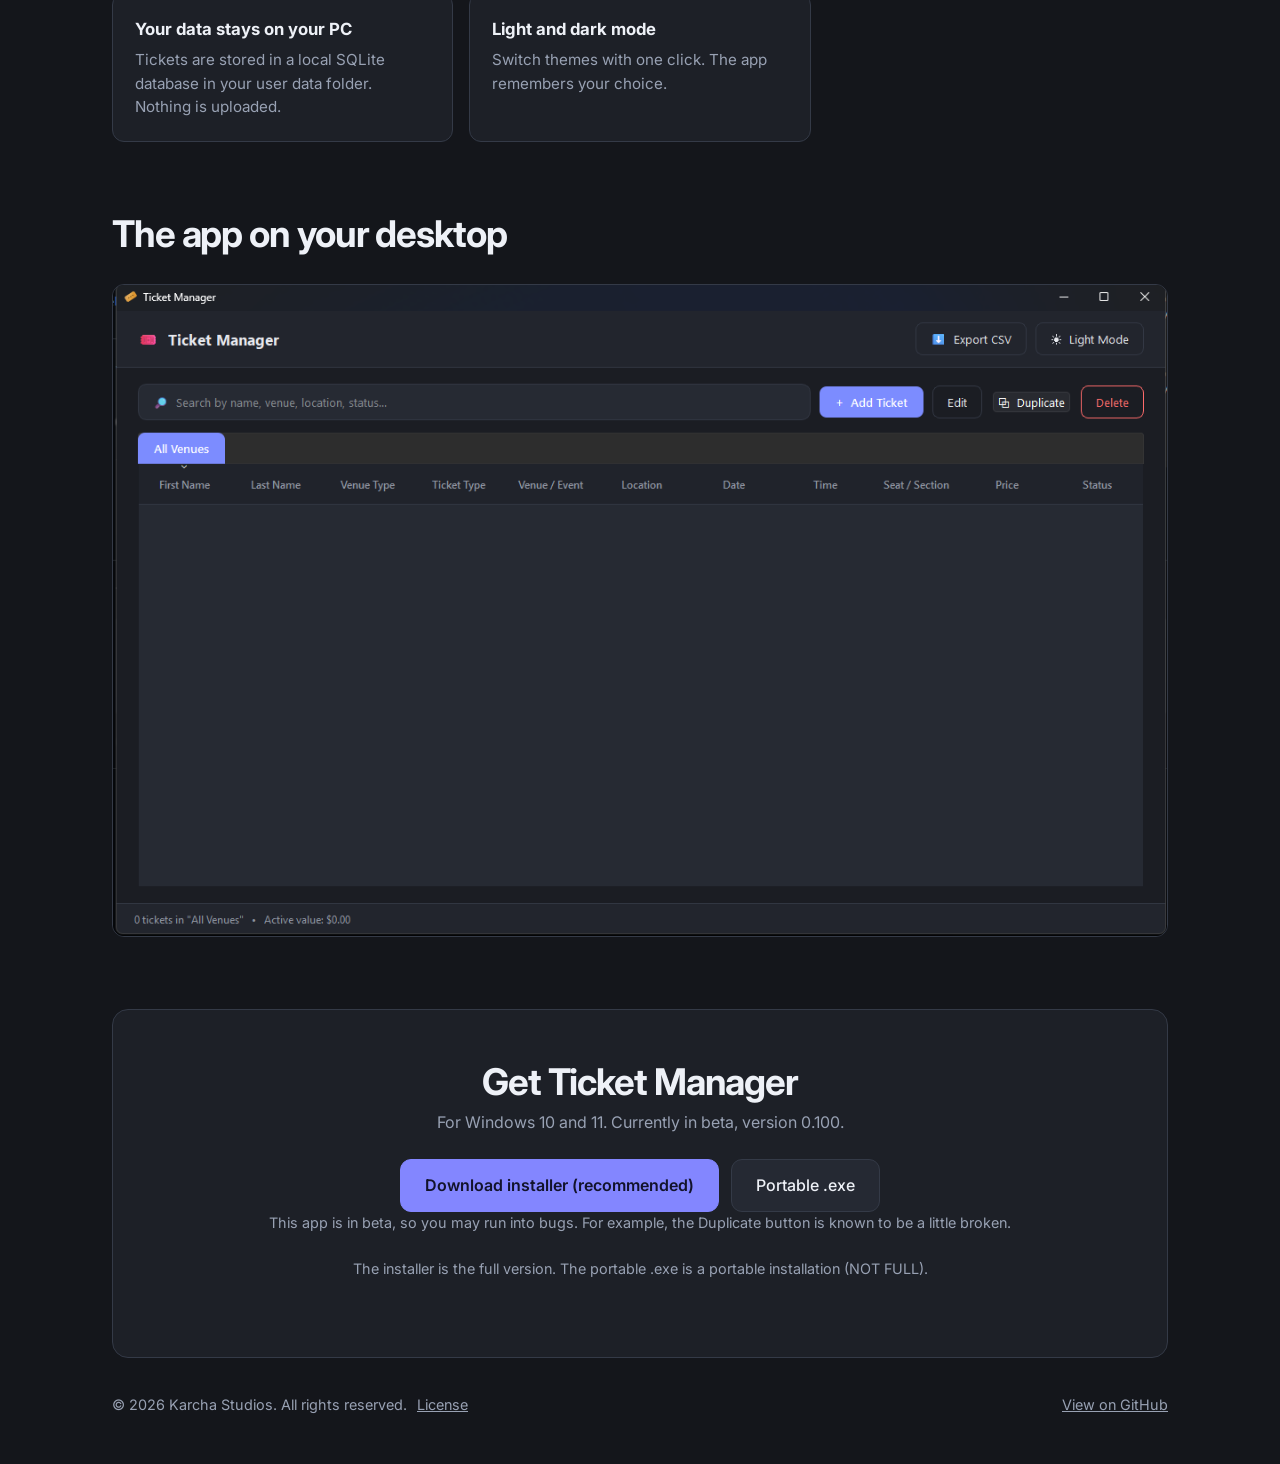
==== commit c526abd5: "Update download links and version info in index.html Updated download links and added version inform" ====
--- a/index.html
+++ b/index.html
@@ -76,7 +76,7 @@
     <a class="brand" href="#top"><span class="logo" aria-hidden="true"></span>Ticket Manager</a>
     <a class="l" href="#features">Features</a>
     <a class="l" href="#real">Screenshot</a>
-    <a class="btn p" href="https://github.com/karcha3/Ticket-Manager/releases/download/V0.100/TicketManager.exe">Download</a>
+    <a class="btn p" href="https://github.com/karcha3/Ticket-Manager/releases/download/V0.100-installer/TicketManager-Setup-0.100.exe">Download</a>
   </nav>
 
   <header class="hero" id="top">
@@ -84,7 +84,7 @@
     <h1>Every ticket you hold, in one clean table.</h1>
     <p class="lead">Ticket Manager is a Windows app for tracking event tickets: who they’re for, the event, the seat, the date, the price and the status.</p>
     <div class="cta">
-      <a class="btn p big" href="https://github.com/karcha3/Ticket-Manager/releases/download/V0.100/TicketManager.exe">Download for Windows</a>
+      <a class="btn p big" href="https://github.com/karcha3/Ticket-Manager/releases/download/V0.100-installer/TicketManager-Setup-0.100.exe">Download for Windows</a>
       <a class="btn big" href="#features">See features</a>
     </div>
 
@@ -135,13 +135,17 @@
 
   <section class="dl" id="download">
     <h2>Get Ticket Manager</h2>
-    <p>For Windows 10 and 11. Currently in beta.</p>
-    <a class="btn p big" href="https://github.com/karcha3/Ticket-Manager/releases/download/V0.100/TicketManager.exe">Download for Windows</a>
+    <p>For Windows 10 and 11. Currently in beta, version 0.100.</p>
+    <div class="cta">
+      <a class="btn p big" href="https://github.com/karcha3/Ticket-Manager/releases/download/V0.100-installer/TicketManager-Setup-0.100.exe">Download installer (recommended)</a>
+      <a class="btn big" href="https://github.com/karcha3/Ticket-Manager/releases/download/V0.100/TicketManager.exe">Portable .exe</a>
+    </div>
     <p class="betanote">This app is in beta, so you may run into bugs. For example, the Duplicate button is known to be a little broken.</p>
+    <p class="betanote">The installer is the full version. The portable .exe is a portable installation (NOT FULL).</p>
   </section>
 
   <footer>
-    <span>© <span id="yr"></span> Ticket Manager</span>
+    <span>© <span id="yr"></span> Karcha Studios. All rights reserved. <a href="https://github.com/karcha3/Ticket-Manager/blob/main/LICENSE.txt" style="margin-left:6px">License</a></span>
     <a href="https://github.com/karcha3/Ticket-Manager">View on GitHub</a>
   </footer>
 </div>
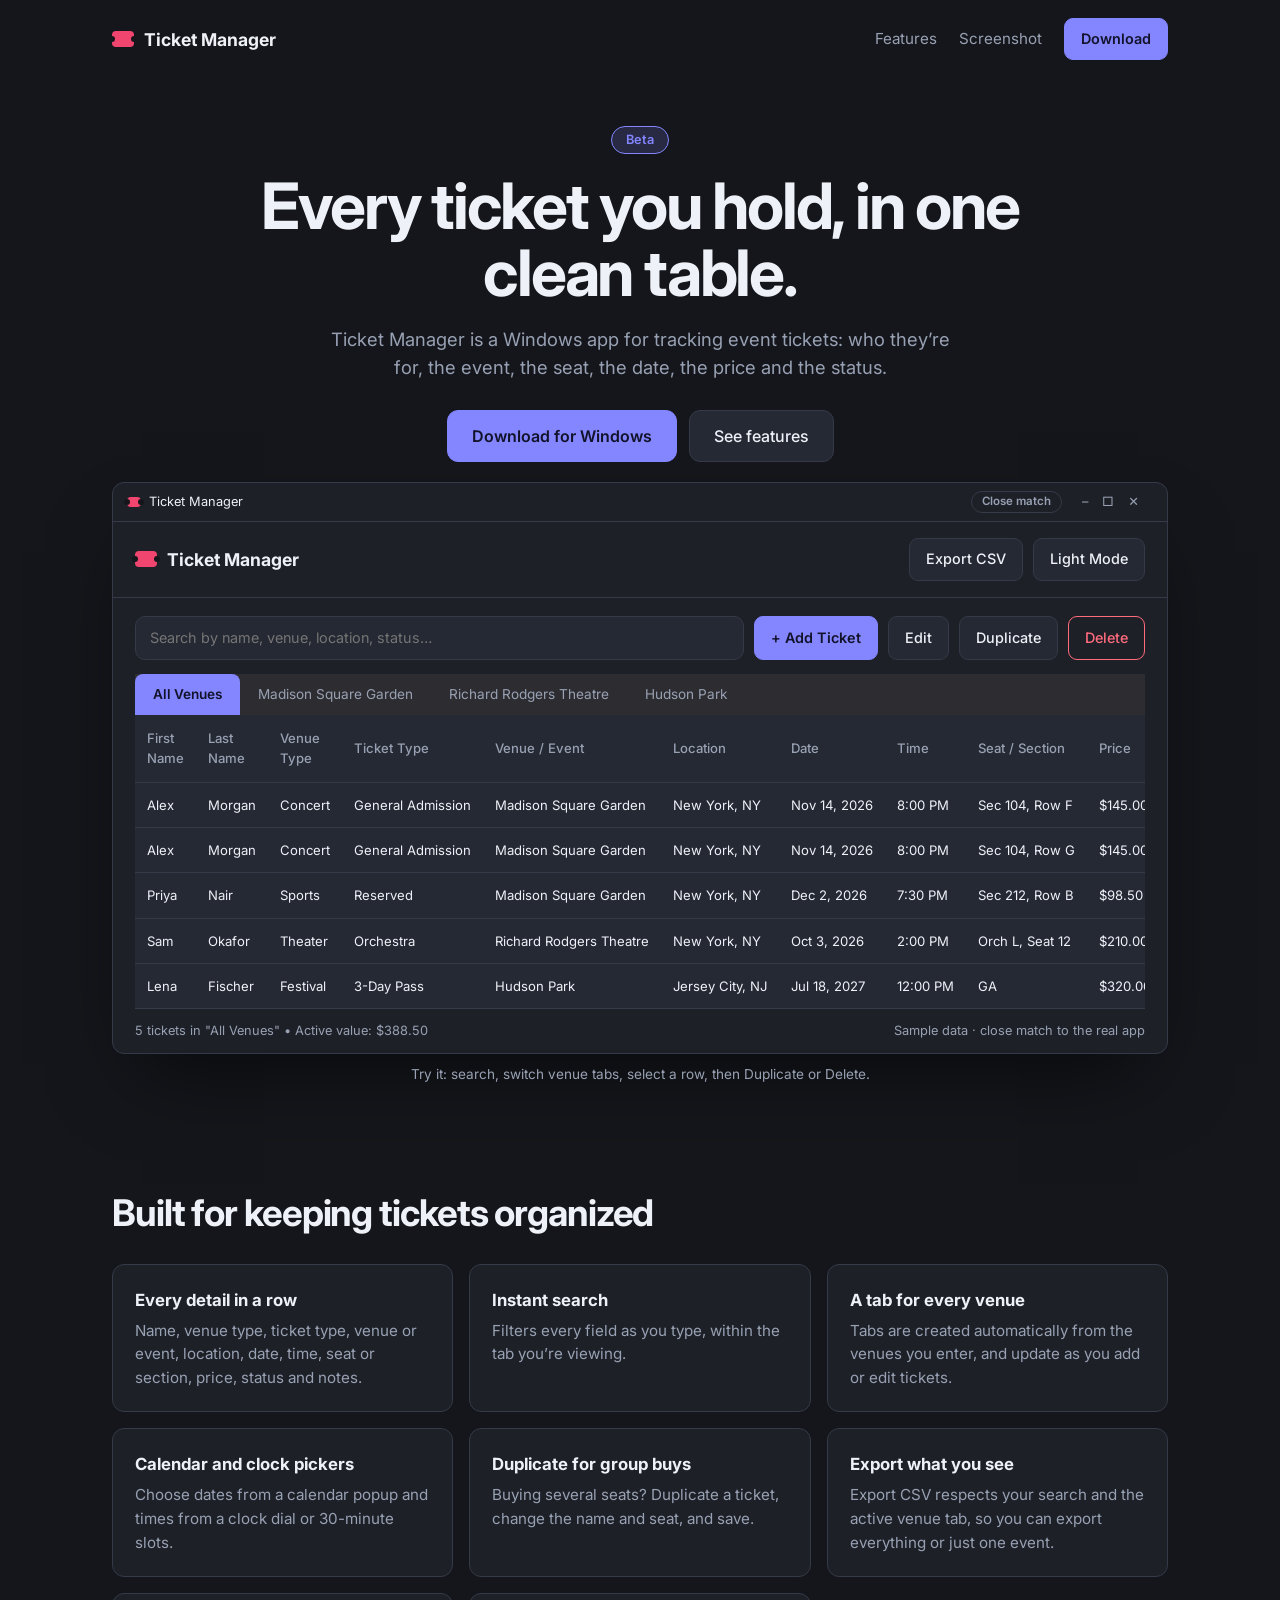
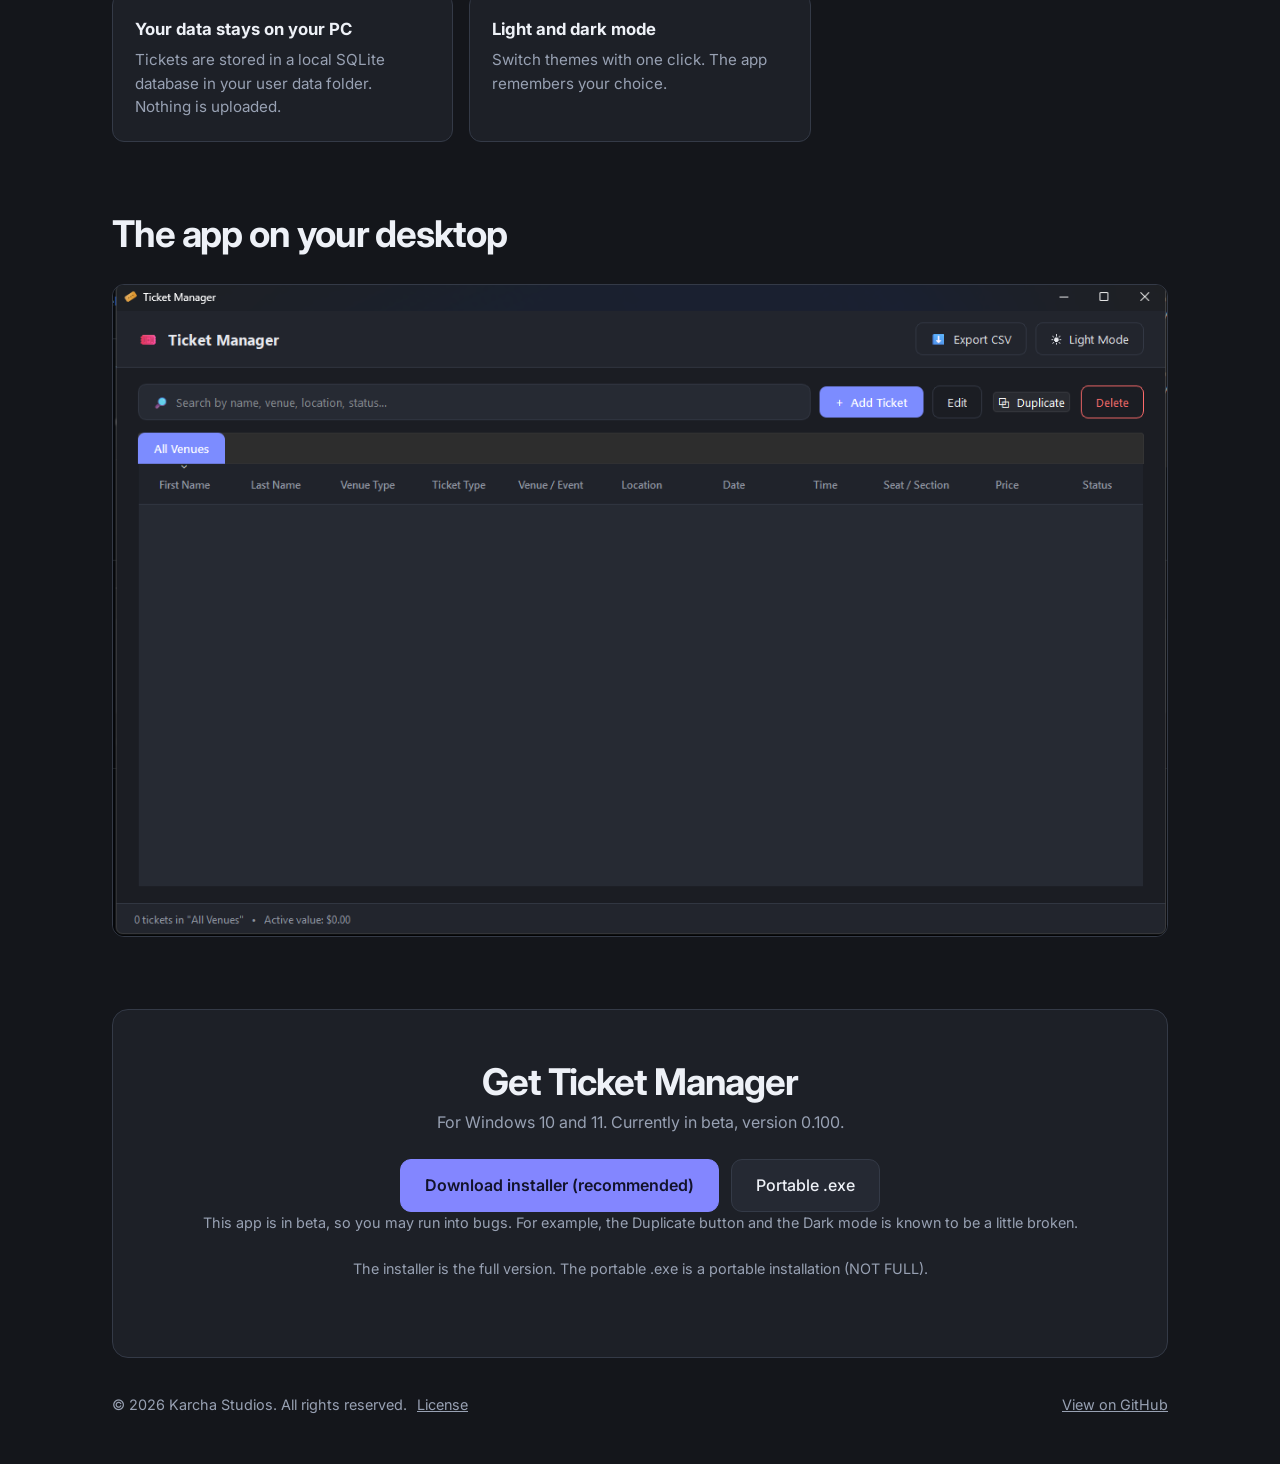
==== commit 23bb7eec: "Update beta note to include Dark mode issue" ====
--- a/index.html
+++ b/index.html
@@ -140,7 +140,7 @@
       <a class="btn p big" href="https://github.com/karcha3/Ticket-Manager/releases/download/V0.100-installer/TicketManager-Setup-0.100.exe">Download installer (recommended)</a>
       <a class="btn big" href="https://github.com/karcha3/Ticket-Manager/releases/download/V0.100/TicketManager.exe">Portable .exe</a>
     </div>
-    <p class="betanote">This app is in beta, so you may run into bugs. For example, the Duplicate button is known to be a little broken.</p>
+    <p class="betanote">This app is in beta, so you may run into bugs. For example, the Duplicate button and the Dark mode is known to be a little broken.</p>
     <p class="betanote">The installer is the full version. The portable .exe is a portable installation (NOT FULL).</p>
   </section>
 
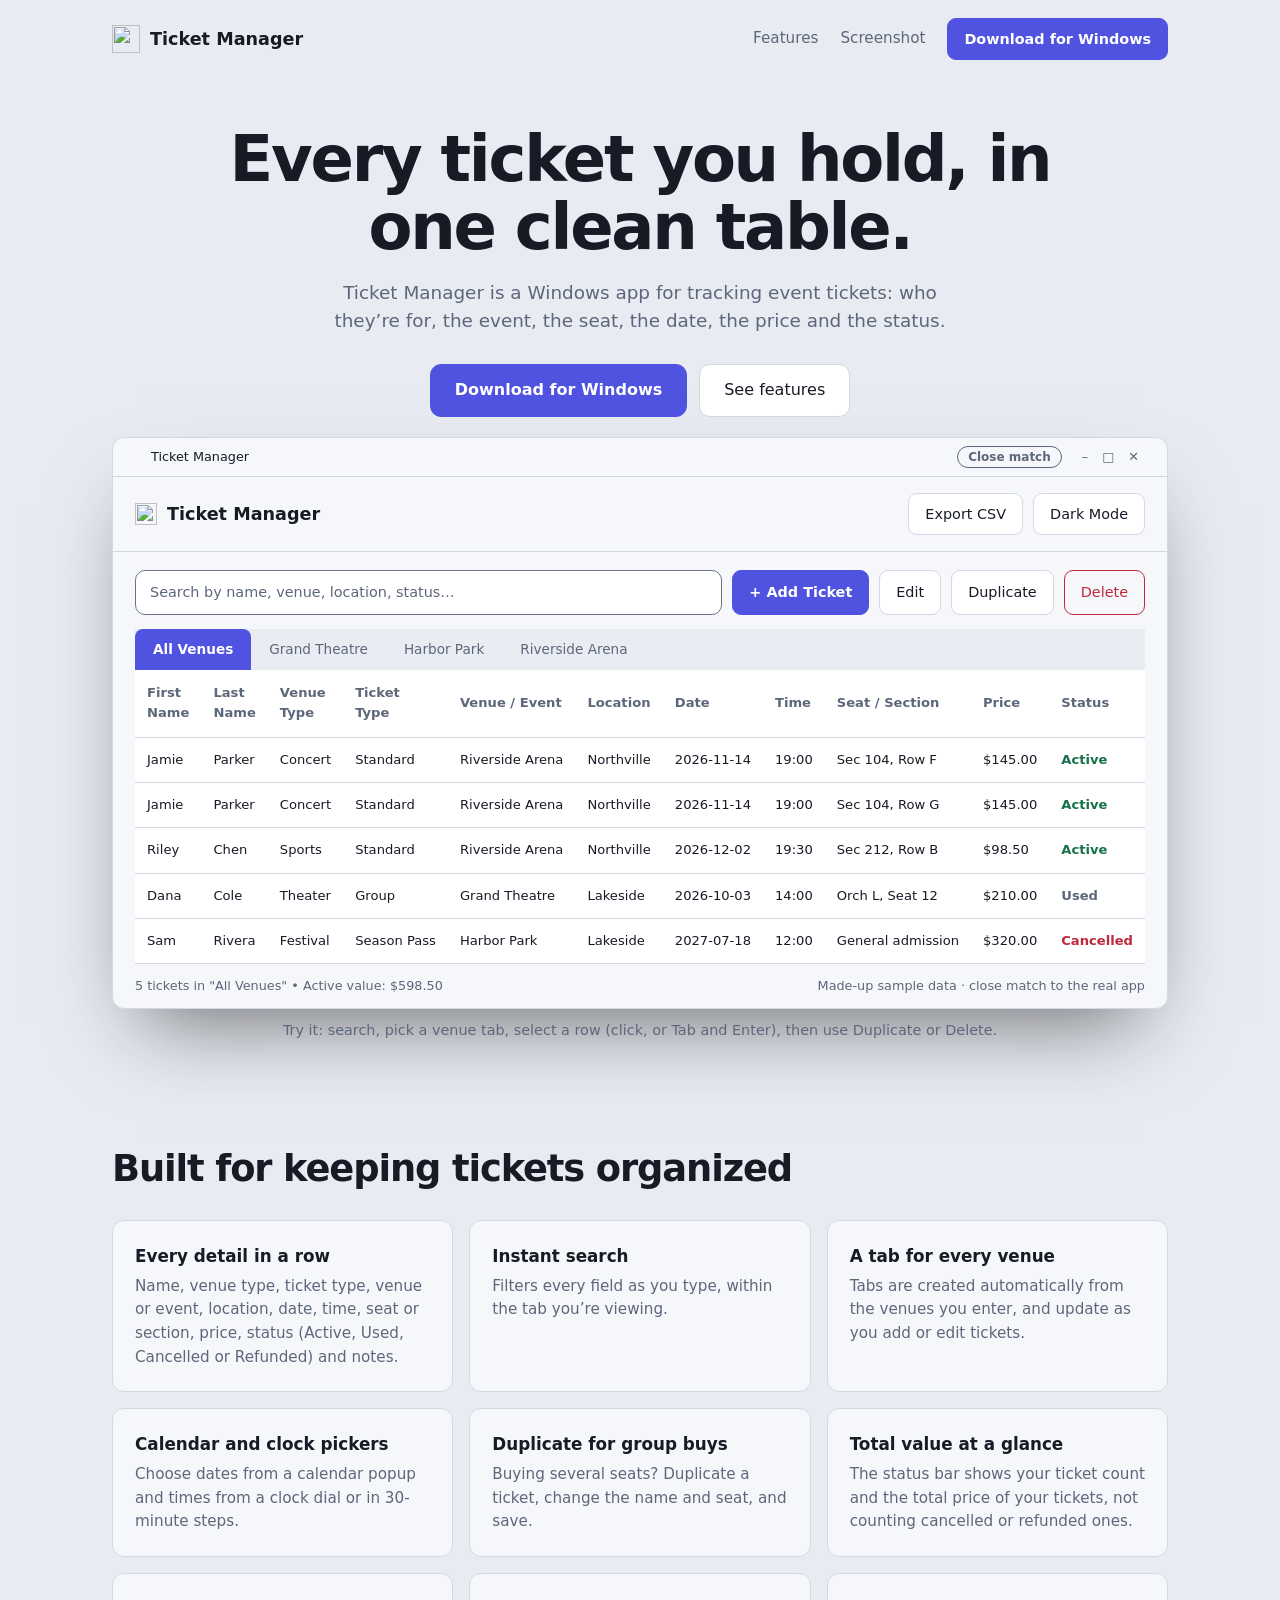
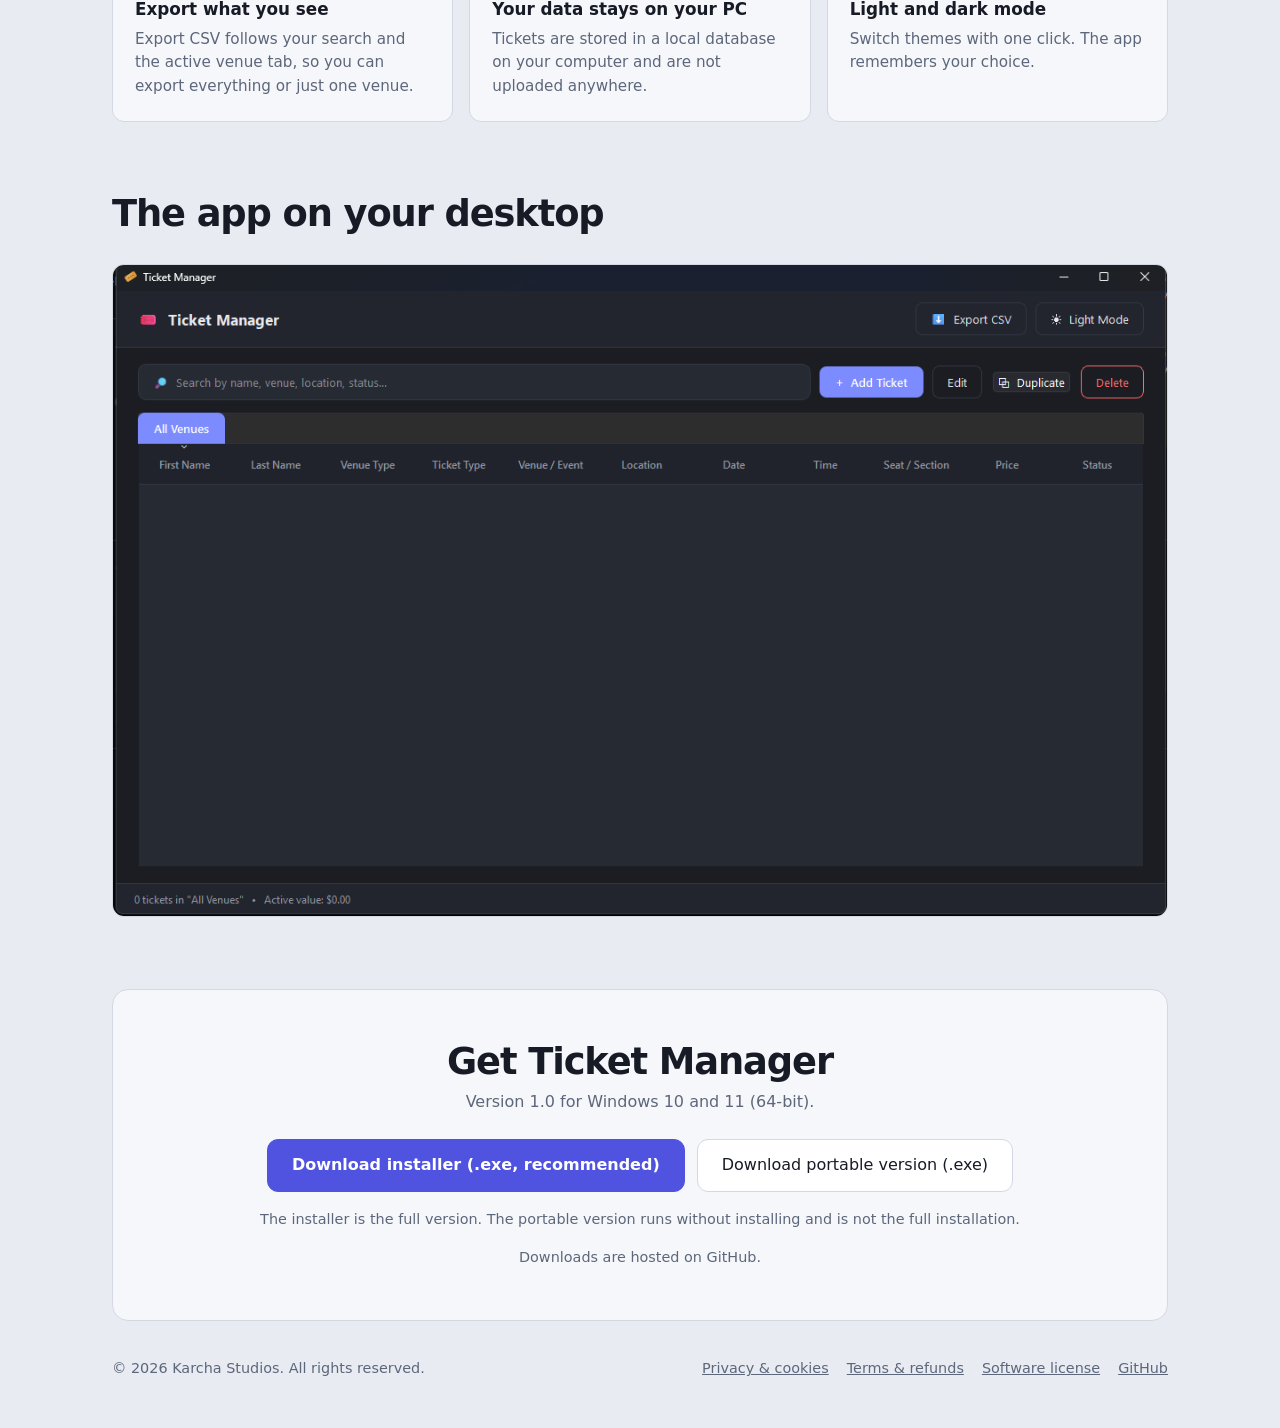
==== commit c0488eb6: "Add files via upload" ====
--- a/index.html
+++ b/index.html
@@ -4,58 +4,57 @@
 <meta charset="UTF-8">
 <meta name="viewport" content="width=device-width, initial-scale=1">
 <title>Ticket Manager – Event ticket tracker for Windows</title>
-<meta name="description" content="Ticket Manager is a Windows app that keeps every event ticket you hold in one searchable table.">
-<link rel="preconnect" href="https://fonts.googleapis.com">
-<link rel="preconnect" href="https://fonts.gstatic.com" crossorigin>
-<link href="https://fonts.googleapis.com/css2?family=Inter:wght@400;500;600;700&display=swap" rel="stylesheet">
+<meta name="description" content="Ticket Manager is a Windows app that keeps the event tickets you hold in one searchable table.">
+<link rel="icon" type="image/png" href="icon.png">
 <style>
-:root{--page:#14161b;--bg:#1d2027;--panel:#252933;--tabbar:#2d2d31;--line:#343a47;--ink:#eef1f7;--muted:#98a1b3;--accent:#8386ff;--accent-ink:#12132b;--danger:#ff6b7d;--pink:#f0456f;color-scheme:dark}
-:root[data-theme="light"]{--page:#e8ebf2;--bg:#f6f7fb;--panel:#fff;--tabbar:#e9ecf3;--line:#d3d8e3;--ink:#171b26;--muted:#5d677b;--accent:#5a5ef0;--accent-ink:#fff;--danger:#d63a50;color-scheme:light}
+:root{--page:#14161b;--bg:#1d2027;--panel:#252933;--tabbar:#2d2d31;--line:#343a47;--ctl:#8a94a6;--ink:#eef1f7;--muted:#98a1b3;--accent:#8386ff;--accent-ink:#12132b;--danger:#ff6b7d;--ok:#58d39a;color-scheme:dark}
+:root[data-theme="light"]{--page:#e8ebf2;--bg:#f6f7fb;--panel:#fff;--tabbar:#e9ecf3;--line:#d3d8e3;--ctl:#6b7487;--ink:#171b26;--muted:#5d677b;--accent:#4f53e0;--accent-ink:#fff;--danger:#c0283d;--ok:#17724a;color-scheme:light}
 *{box-sizing:border-box}
 html{scroll-behavior:smooth}
-body{margin:0;background:var(--page);color:var(--ink);font-family:Inter,"Segoe UI",system-ui,sans-serif;line-height:1.55}
-:focus-visible{outline:2px solid var(--accent);outline-offset:2px}
+body{margin:0;background:var(--page);color:var(--ink);font-family:"Segoe UI Variable Text","Segoe UI",system-ui,-apple-system,Roboto,Arial,sans-serif;line-height:1.55}
+:focus-visible{outline:3px solid var(--accent);outline-offset:2px}
+.skip{position:absolute;left:12px;top:-60px;background:var(--accent);color:var(--accent-ink);padding:10px 16px;border-radius:8px;font-weight:700;z-index:10;text-decoration:none}
+.skip:focus{top:12px}
+.sr{position:absolute;width:1px;height:1px;overflow:hidden;clip:rect(0 0 0 0);white-space:nowrap}
 .wrap{max-width:1120px;margin:0 auto;padding:0 clamp(16px,4vw,32px)}
 nav{display:flex;align-items:center;gap:22px;padding:18px 0}
 .brand{display:flex;align-items:center;gap:10px;font-weight:700;font-size:1.1rem;text-decoration:none;margin-right:auto;color:var(--ink)}
-.logo{width:22px;height:16px;border-radius:4px;background:var(--pink);position:relative}
-.logo::before,.logo::after{content:"";position:absolute;top:50%;width:6px;height:6px;border-radius:50%;background:var(--page);transform:translateY(-50%)}
-.logo::before{left:-3px}.logo::after{right:-3px}
+.logo{width:28px;height:28px;object-fit:contain;display:block}
 nav a.l{color:var(--muted);text-decoration:none;font-size:.95rem}
-nav a.l:hover{color:var(--ink)}
+nav a.l:hover{color:var(--ink);text-decoration:underline}
 .btn{display:inline-flex;align-items:center;gap:8px;border:1px solid var(--line);background:var(--panel);color:var(--ink);font:inherit;font-size:.9rem;font-weight:500;padding:9px 16px;border-radius:9px;cursor:pointer;text-decoration:none}
 .btn:hover{border-color:var(--muted)}
 .btn.p{background:var(--accent);border-color:var(--accent);color:var(--accent-ink);font-weight:600}
 .btn.d{color:var(--danger);border-color:var(--danger);background:transparent}
 .btn.big{padding:13px 24px;font-size:1rem;border-radius:11px}
 .hero{text-align:center;padding:48px 0 36px}
-.beta{display:inline-block;background:color-mix(in srgb,var(--accent) 18%,transparent);color:var(--accent);border:1px solid var(--accent);border-radius:99px;padding:3px 14px;font-size:.8rem;font-weight:600;margin-bottom:18px}
-.badge{margin-left:auto;font-size:.72rem;font-weight:600;color:var(--muted);border:1px solid var(--line);border-radius:99px;padding:1px 10px}
-.betanote{font-size:.9rem;color:var(--muted);margin:16px 0 0}
 h1{font-size:clamp(2.3rem,5.5vw,4rem);line-height:1.05;letter-spacing:-.035em;margin:0 auto 18px;max-width:14em;font-weight:700}
 .lead{color:var(--muted);font-size:1.15rem;max-width:34em;margin:0 auto 28px}
 .cta{display:flex;flex-wrap:wrap;gap:12px;justify-content:center}
-/* app window replica */
-.win{background:var(--bg);border:1px solid var(--line);border-radius:12px;overflow:hidden;box-shadow:0 40px 80px -30px rgba(0,0,0,.65);margin:20px 0 10px;text-align:left}
+.win{background:var(--bg);border:1px solid var(--line);border-radius:12px;overflow:hidden;box-shadow:0 40px 80px -30px rgba(0,0,0,.55);margin:20px 0 10px;text-align:left}
 .title{display:flex;align-items:center;gap:8px;padding:8px 14px;font-size:.8rem;border-bottom:1px solid var(--line)}
-.title .ctl{letter-spacing:14px;color:var(--muted)}
+.title .ctl{letter-spacing:14px;color:var(--muted);margin-left:12px}
+.badge{margin-left:auto;font-size:.75rem;font-weight:600;color:var(--muted);border:1px solid var(--muted);border-radius:99px;padding:1px 10px}
 .bar{display:flex;align-items:center;justify-content:space-between;padding:16px 22px;border-bottom:1px solid var(--line);gap:12px;flex-wrap:wrap}
-.bar b{font-size:1.1rem}
+.bar b{font-size:1.1rem;display:flex;align-items:center;gap:10px}
 .tools{display:flex;gap:10px;padding:18px 22px 14px;flex-wrap:wrap}
-.tools input{flex:1;min-width:180px;background:var(--panel);border:1px solid var(--line);border-radius:10px;padding:10px 14px;color:var(--ink);font:inherit;font-size:.9rem}
+.tools input{flex:1;min-width:180px;background:var(--panel);border:1px solid var(--ctl);border-radius:10px;padding:10px 14px;color:var(--ink);font:inherit;font-size:.9rem}
+.tools input::placeholder{color:var(--muted);opacity:1}
 .tabs{margin:0 22px;background:var(--tabbar);display:flex;overflow-x:auto}
 .tab{border:0;background:none;color:var(--muted);font:inherit;font-size:.85rem;padding:10px 18px;cursor:pointer;white-space:nowrap}
-.tab[aria-selected="true"]{background:var(--accent);color:var(--accent-ink);font-weight:600;border-radius:8px 8px 0 0}
+.tab:hover{color:var(--ink)}
+.tab[aria-pressed="true"]{background:var(--accent);color:var(--accent-ink);font-weight:600;border-radius:8px 8px 0 0}
 .tw{margin:0 22px;background:var(--panel);overflow-x:auto;min-height:230px}
-table{width:100%;border-collapse:collapse;font-size:.82rem;min-width:860px}
-th{color:var(--muted);font-weight:500;text-align:left;padding:13px 12px;border-bottom:1px solid var(--line)}
+table{width:100%;border-collapse:collapse;font-size:.82rem;min-width:980px}
+th{color:var(--muted);font-weight:600;text-align:left;padding:13px 12px;border-bottom:1px solid var(--line)}
 td{padding:12px;border-bottom:1px solid var(--line);white-space:nowrap}
 tbody tr{cursor:pointer}
-tbody tr:hover{background:color-mix(in srgb,var(--accent) 8%,transparent)}
-tbody tr.sel{background:color-mix(in srgb,var(--accent) 22%,transparent)}
-.st{font-weight:600}.st.Active{color:#58d39a}.st.Used{color:var(--muted)}.st.Listed{color:#f0b84a}
+tbody tr:hover{background:color-mix(in srgb,var(--accent) 6%,transparent)}
+tbody tr.sel{background:color-mix(in srgb,var(--accent) 10%,transparent)}
+tbody tr.sel td:first-child{box-shadow:inset 4px 0 var(--accent)}
+.st{font-weight:600}.st.Active{color:var(--ok)}.st.Used{color:var(--muted)}.st.Cancelled{color:var(--danger)}
 .foot{padding:12px 22px;font-size:.8rem;color:var(--muted);display:flex;gap:14px;flex-wrap:wrap;justify-content:space-between}
-.note{text-align:center;color:var(--muted);font-size:.85rem;margin:8px 0 0;min-height:1.3em}
+.note{text-align:center;color:var(--muted);font-size:.9rem;margin:8px 0 0;min-height:1.4em}
 section{padding:72px 0 0}
 h2{font-size:clamp(1.6rem,3.4vw,2.3rem);letter-spacing:-.03em;line-height:1.1;margin:0 0 30px}
 .grid{display:grid;grid-template-columns:repeat(auto-fit,minmax(260px,1fr));gap:16px}
@@ -64,125 +63,142 @@
 .shot{width:100%;height:auto;display:block;border-radius:12px;border:1px solid var(--line)}
 .dl{margin:72px 0 0;background:var(--bg);border:1px solid var(--line);border-radius:16px;padding:clamp(26px,5vw,52px);text-align:center}
 .dl h2{margin-bottom:8px}.dl p{color:var(--muted);margin:0 0 24px}
+.dl p.dlnote{font-size:.9rem;margin:16px 0 0}
 footer{padding:36px 0 48px;color:var(--muted);font-size:.9rem;display:flex;gap:12px 24px;flex-wrap:wrap}
-footer a{margin-left:auto;color:inherit}
-@media (max-width:700px){nav a.l{display:none}}
+footer nav{padding:0;margin-left:auto;gap:18px}
+footer a{color:var(--muted)}
+footer a:hover{color:var(--ink)}
+@media (max-width:700px){nav a.l{display:none}footer nav{margin-left:0}}
 @media (prefers-reduced-motion:reduce){html{scroll-behavior:auto}}
 </style>
 </head>
 <body>
+<a class="skip" href="#main">Skip to main content</a>
 <div class="wrap">
-  <nav>
-    <a class="brand" href="#top"><span class="logo" aria-hidden="true"></span>Ticket Manager</a>
-    <a class="l" href="#features">Features</a>
-    <a class="l" href="#real">Screenshot</a>
-    <a class="btn p" href="https://github.com/karcha3/Ticket-Manager/releases/download/V0.100-installer/TicketManager-Setup-0.100.exe">Download</a>
-  </nav>
-
-  <header class="hero" id="top">
-    <span class="beta">Beta</span>
-    <h1>Every ticket you hold, in one clean table.</h1>
+  <header>
+    <nav aria-label="Main">
+      <a class="brand" href="#top"><img class="logo" src="icon.png" alt="" width="28" height="28">Ticket Manager</a>
+      <a class="l" href="#features">Features</a>
+      <a class="l" href="#real">Screenshot</a>
+      <a class="btn p" href="https://github.com/karcha3/Ticket-Manager/releases/latest/download/TicketManager-Setup-1.0.exe">Download for Windows</a>
+    </nav>
+  </header>
+
+  <main id="main" tabindex="-1">
+  <section class="hero" id="top" style="padding-top:48px" aria-labelledby="h1">
+    <h1 id="h1">Every ticket you hold, in one clean table.</h1>
     <p class="lead">Ticket Manager is a Windows app for tracking event tickets: who they’re for, the event, the seat, the date, the price and the status.</p>
     <div class="cta">
-      <a class="btn p big" href="https://github.com/karcha3/Ticket-Manager/releases/download/V0.100-installer/TicketManager-Setup-0.100.exe">Download for Windows</a>
+      <a class="btn p big" href="https://github.com/karcha3/Ticket-Manager/releases/latest/download/TicketManager-Setup-1.0.exe">Download for Windows</a>
       <a class="btn big" href="#features">See features</a>
     </div>
 
-    <!-- Interactive replica of the app, with sample data -->
-    <div class="win" id="app" aria-label="Interactive demo of Ticket Manager with sample tickets">
-      <div class="title"><span class="logo" aria-hidden="true" style="width:14px;height:10px"></span>Ticket Manager<span class="badge">Close match</span><span class="ctl" aria-hidden="true" style="margin-left:12px">–□✕</span></div>
+    <div class="win" role="group" aria-label="Interactive demo of Ticket Manager with made-up sample tickets">
+      <div class="title"><img class="logo" src="icon.png" alt="" width="16" height="16" style="width:16px;height:16px">Ticket Manager<span class="badge">Close match</span><span class="ctl" aria-hidden="true">–□✕</span></div>
       <div class="bar">
-        <b><span class="logo" aria-hidden="true" style="display:inline-block;vertical-align:-1px;margin-right:10px"></span>Ticket Manager</b>
+        <b><img class="logo" src="icon.png" alt="" width="22" height="22" style="width:22px;height:22px">Ticket Manager</b>
         <div style="display:flex;gap:10px"><button class="btn" id="csv" type="button">Export CSV</button><button class="btn" id="theme" type="button">Light Mode</button></div>
       </div>
       <div class="tools">
-        <input id="q" type="search" placeholder="Search by name, venue, location, status…" aria-label="Search tickets">
+        <label class="sr" for="q">Search sample tickets</label>
+        <input id="q" type="search" placeholder="Search by name, venue, location, status…" autocomplete="off">
         <button class="btn p" data-demo type="button">+ Add Ticket</button>
         <button class="btn" data-demo type="button">Edit</button>
         <button class="btn" id="dup" type="button">Duplicate</button>
         <button class="btn d" id="del" type="button">Delete</button>
       </div>
-      <div class="tabs" role="tablist" id="tabs"></div>
-      <div class="tw">
-        <table>
-          <thead><tr><th>First Name</th><th>Last Name</th><th>Venue Type</th><th>Ticket Type</th><th>Venue / Event</th><th>Location</th><th>Date</th><th>Time</th><th>Seat / Section</th><th>Price</th><th>Status</th></tr></thead>
+      <div class="tabs" role="group" aria-label="Filter by venue" id="tabs"></div>
+      <div class="tw" tabindex="0" role="region" aria-label="Sample tickets table (scrolls sideways on small screens)">
+        <table role="grid" aria-label="Sample tickets">
+          <thead><tr><th scope="col">First Name</th><th scope="col">Last Name</th><th scope="col">Venue Type</th><th scope="col">Ticket Type</th><th scope="col">Venue / Event</th><th scope="col">Location</th><th scope="col">Date</th><th scope="col">Time</th><th scope="col">Seat / Section</th><th scope="col">Price</th><th scope="col">Status</th></tr></thead>
           <tbody id="rows"></tbody>
         </table>
       </div>
-      <div class="foot"><span id="count"></span><span>Sample data · close match to the real app</span></div>
-    </div>
-    <p class="note" id="note">Try it: search, switch venue tabs, select a row, then Duplicate or Delete.</p>
-  </header>
-
-  <section id="features">
-    <h2>Built for keeping tickets organized</h2>
+      <div class="foot"><span id="count"></span><span>Made-up sample data · close match to the real app</span></div>
+    </div>
+    <p class="note" id="note" role="status">Try it: search, pick a venue tab, select a row (click, or Tab and Enter), then use Duplicate or Delete.</p>
+  </section>
+
+  <section id="features" aria-labelledby="h-features">
+    <h2 id="h-features">Built for keeping tickets organized</h2>
     <div class="grid">
-      <div class="card"><h3>Every detail in a row</h3><p>Name, venue type, ticket type, venue or event, location, date, time, seat or section, price, status and notes.</p></div>
+      <div class="card"><h3>Every detail in a row</h3><p>Name, venue type, ticket type, venue or event, location, date, time, seat or section, price, status (Active, Used, Cancelled or Refunded) and notes.</p></div>
       <div class="card"><h3>Instant search</h3><p>Filters every field as you type, within the tab you’re viewing.</p></div>
       <div class="card"><h3>A tab for every venue</h3><p>Tabs are created automatically from the venues you enter, and update as you add or edit tickets.</p></div>
-      <div class="card"><h3>Calendar and clock pickers</h3><p>Choose dates from a calendar popup and times from a clock dial or 30-minute slots.</p></div>
+      <div class="card"><h3>Calendar and clock pickers</h3><p>Choose dates from a calendar popup and times from a clock dial or in 30-minute steps.</p></div>
       <div class="card"><h3>Duplicate for group buys</h3><p>Buying several seats? Duplicate a ticket, change the name and seat, and save.</p></div>
-      <div class="card"><h3>Export what you see</h3><p>Export CSV respects your search and the active venue tab, so you can export everything or just one event.</p></div>
-      <div class="card"><h3>Your data stays on your PC</h3><p>Tickets are stored in a local SQLite database in your user data folder. Nothing is uploaded.</p></div>
+      <div class="card"><h3>Total value at a glance</h3><p>The status bar shows your ticket count and the total price of your tickets, not counting cancelled or refunded ones.</p></div>
+      <div class="card"><h3>Export what you see</h3><p>Export CSV follows your search and the active venue tab, so you can export everything or just one venue.</p></div>
+      <div class="card"><h3>Your data stays on your PC</h3><p>Tickets are stored in a local database on your computer and are not uploaded anywhere.</p></div>
       <div class="card"><h3>Light and dark mode</h3><p>Switch themes with one click. The app remembers your choice.</p></div>
     </div>
   </section>
 
-  <section id="real">
-    <h2>The app on your desktop</h2>
-    <img class="shot" src="screenshot.png" alt="Ticket Manager Windows app in dark mode with an empty ticket table" width="1186" height="732" loading="lazy">
-  </section>
-
-  <section class="dl" id="download">
-    <h2>Get Ticket Manager</h2>
-    <p>For Windows 10 and 11. Currently in beta, version 0.100.</p>
+  <section id="real" aria-labelledby="h-real">
+    <h2 id="h-real">The app on your desktop</h2>
+    <img class="shot" src="screenshot.png" alt="The Ticket Manager window in dark mode with no tickets yet. It shows a search box, Add Ticket, Edit, Duplicate and Delete buttons, an All Venues tab, and an empty table with columns for name, venue, location, date, time, seat, price and status." width="1186" height="732" loading="lazy">
+  </section>
+
+  <section class="dl" id="download" aria-labelledby="h-dl">
+    <h2 id="h-dl">Get Ticket Manager</h2>
+    <p>Version 1.0 for Windows 10 and 11 (64-bit).</p>
     <div class="cta">
-      <a class="btn p big" href="https://github.com/karcha3/Ticket-Manager/releases/download/V0.100-installer/TicketManager-Setup-0.100.exe">Download installer (recommended)</a>
-      <a class="btn big" href="https://github.com/karcha3/Ticket-Manager/releases/download/V0.100/TicketManager.exe">Portable .exe</a>
-    </div>
-    <p class="betanote">This app is in beta, so you may run into bugs. For example, the Duplicate button and the Dark mode is known to be a little broken.</p>
-    <p class="betanote">The installer is the full version. The portable .exe is a portable installation (NOT FULL).</p>
-  </section>
+      <a class="btn p big" href="https://github.com/karcha3/Ticket-Manager/releases/latest/download/TicketManager-Setup-1.0.exe">Download installer (.exe, recommended)</a>
+      <a class="btn big" href="https://github.com/karcha3/Ticket-Manager/releases/latest/download/TicketManager.exe">Download portable version (.exe)</a>
+    </div>
+    <p class="dlnote">The installer is the full version. The portable version runs without installing and is not the full installation.</p>
+    <p class="dlnote">Downloads are hosted on GitHub.</p>
+  </section>
+  </main>
 
   <footer>
-    <span>© <span id="yr"></span> Karcha Studios. All rights reserved. <a href="https://github.com/karcha3/Ticket-Manager/blob/main/LICENSE.txt" style="margin-left:6px">License</a></span>
-    <a href="https://github.com/karcha3/Ticket-Manager">View on GitHub</a>
+    <span>© 2026 Karcha Studios. All rights reserved.</span>
+    <nav aria-label="Footer">
+      <a href="privacy.html">Privacy &amp; cookies</a>
+      <a href="terms.html">Terms &amp; refunds</a>
+      <a href="https://github.com/karcha3/Ticket-Manager/blob/main/LICENSE.txt">Software license</a>
+      <a href="https://github.com/karcha3/Ticket-Manager">GitHub</a>
+    </nav>
   </footer>
 </div>
 
 <script>
 (function(){
   var data=[
-    ["Alex","Morgan","Concert","General Admission","Madison Square Garden","New York, NY","Nov 14, 2026","8:00 PM","Sec 104, Row F","$145.00","Active"],
-    ["Alex","Morgan","Concert","General Admission","Madison Square Garden","New York, NY","Nov 14, 2026","8:00 PM","Sec 104, Row G","$145.00","Active"],
-    ["Priya","Nair","Sports","Reserved","Madison Square Garden","New York, NY","Dec 2, 2026","7:30 PM","Sec 212, Row B","$98.50","Active"],
-    ["Sam","Okafor","Theater","Orchestra","Richard Rodgers Theatre","New York, NY","Oct 3, 2026","2:00 PM","Orch L, Seat 12","$210.00","Used"],
-    ["Lena","Fischer","Festival","3-Day Pass","Hudson Park","Jersey City, NJ","Jul 18, 2027","12:00 PM","GA","$320.00","Listed"]
+    ["Jamie","Parker","Concert","Standard","Riverside Arena","Northville","2026-11-14","19:00","Sec 104, Row F","145.00","Active"],
+    ["Jamie","Parker","Concert","Standard","Riverside Arena","Northville","2026-11-14","19:00","Sec 104, Row G","145.00","Active"],
+    ["Riley","Chen","Sports","Standard","Riverside Arena","Northville","2026-12-02","19:30","Sec 212, Row B","98.50","Active"],
+    ["Dana","Cole","Theater","Group","Grand Theatre","Lakeside","2026-10-03","14:00","Orch L, Seat 12","210.00","Used"],
+    ["Sam","Rivera","Festival","Season Pass","Harbor Park","Lakeside","2027-07-18","12:00","General admission","320.00","Cancelled"]
   ];
-  var tab="All Venues", sel=-1, $=function(s){return document.querySelector(s)};
-  var types=["All Venues"];
+  var tab="All Venues", sel=-1, types=["All Venues"];
+  var $=function(s){return document.querySelector(s)};
   function esc(s){return String(s).replace(/[&<>"]/g,function(c){return{"&":"&amp;","<":"&lt;",">":"&gt;",'"':"&quot;"}[c]})}
   function vis(){var q=$("#q").value.toLowerCase();return data.map(function(r,i){return{r:r,i:i}}).filter(function(o){
-    return (tab==="All Venues"||o.r[4]===tab)&&(!q||[0,1,4,5,10].some(function(k){return o.r[k].toLowerCase().indexOf(q)>-1}))})}
+    return (tab==="All Venues"||o.r[4]===tab)&&(!q||o.r.some(function(c){return c.toLowerCase().indexOf(q)>-1}))})}
   function render(){
-    types=["All Venues"].concat(data.map(function(r){return r[4]}).filter(function(v,i,a){return a.indexOf(v)===i}));
+    types=["All Venues"].concat(data.map(function(r){return r[4]}).filter(function(v,i,a){return a.indexOf(v)===i}).sort());
     if(types.indexOf(tab)<0)tab="All Venues";
-    $("#tabs").innerHTML=types.map(function(t){return '<button class="tab" role="tab" aria-selected="'+(t===tab)+'" data-t="'+t+'">'+t+'</button>'}).join("");
+    $("#tabs").innerHTML=types.map(function(t){return '<button class="tab" type="button" aria-pressed="'+(t===tab)+'" data-t="'+esc(t)+'">'+esc(t)+'</button>'}).join("");
     var v=vis();
-    $("#rows").innerHTML=v.map(function(o){return '<tr data-i="'+o.i+'"'+(o.i===sel?' class="sel"':'')+'>'+o.r.map(function(c,k){return '<td'+(k===10?' class="st '+esc(c)+'"':'')+'>'+esc(c)+'</td>'}).join("")+'</tr>'}).join("")||'<tr><td colspan="11" style="color:var(--muted);padding:40px;text-align:center">No tickets match.</td></tr>';
-    var total=v.filter(function(o){return o.r[10]==="Active"}).reduce(function(a,o){return a+parseFloat(o.r[9].replace("$",""))},0);
-    $("#count").textContent=v.length+' ticket'+(v.length===1?'':'s')+' in "'+tab+'"  •  Active value: $'+total.toFixed(2);
+    $("#rows").innerHTML=v.length?v.map(function(o){return '<tr tabindex="0" data-i="'+o.i+'" aria-selected="'+(o.i===sel)+'"'+(o.i===sel?' class="sel"':'')+'>'+o.r.map(function(c,k){return '<td'+(k===10?' class="st '+esc(c)+'"':'')+'>'+(k===9?'$'+esc(c):esc(c))+'</td>'}).join("")+'</tr>'}).join(""):'<tr><td colspan="11" style="color:var(--muted);padding:40px;text-align:center">No tickets match.</td></tr>';
+    var total=v.filter(function(o){return o.r[10]!=="Cancelled"&&o.r[10]!=="Refunded"}).reduce(function(a,o){return a+parseFloat(o.r[9])},0);
+    $("#count").textContent=v.length+(v.length===1?" ticket":" tickets")+' in "'+tab+'"  •  Active value: $'+total.toFixed(2);
   }
   function note(t){$("#note").textContent=t}
+  function pick(tr){if(tr&&tr.dataset.i!==undefined){sel=+tr.dataset.i;render();var n=$('tr[data-i="'+sel+'"]');if(n)n.focus()}}
   $("#q").addEventListener("input",render);
-  $("#tabs").addEventListener("click",function(e){var b=e.target.closest(".tab");if(b){tab=b.dataset.t;render()}});
-  $("#rows").addEventListener("click",function(e){var tr=e.target.closest("tr[data-i]");if(tr){sel=+tr.dataset.i;render()}});
+  $("#tabs").addEventListener("click",function(e){var b=e.target.closest(".tab");if(b){tab=b.dataset.t;render();var n=$('.tab[aria-pressed="true"]');if(n)n.focus()}});
+  $("#rows").addEventListener("click",function(e){pick(e.target.closest("tr"))});
+  $("#rows").addEventListener("keydown",function(e){if(e.key==="Enter"||e.key===" "){e.preventDefault();pick(e.target.closest("tr"))}});
   $("#dup").onclick=function(){if(sel<0)return note("Select a ticket first.");data.splice(sel+1,0,data[sel].slice());sel++;render();note("Ticket duplicated.")};
   $("#del").onclick=function(){if(sel<0)return note("Select a ticket first.");data.splice(sel,1);sel=-1;render();note("Ticket deleted (demo only).")};
-  document.querySelectorAll("[data-demo]").forEach(function(b){b.onclick=function(){note("Add and Edit are available in the full app.")}});
-  $("#csv").onclick=function(){note("Export CSV is available in the full app.")};
-  $("#theme").onclick=function(){var r=document.documentElement,l=r.dataset.theme==="light";r.dataset.theme=l?"dark":"light";this.textContent=l?"Light Mode":"Dark Mode"};
-  $("#yr").textContent=new Date().getFullYear();
+  document.querySelectorAll("[data-demo]").forEach(function(b){b.onclick=function(){note("Add and Edit are only in the full app.")}});
+  $("#csv").onclick=function(){note("Export CSV is only in the full app.")};
+  var root=document.documentElement,tb=$("#theme");
+  function setTheme(light){root.dataset.theme=light?"light":"dark";tb.textContent=light?"Dark Mode":"Light Mode"}
+  tb.onclick=function(){setTheme(root.dataset.theme!=="light")};
+  setTheme(window.matchMedia&&matchMedia("(prefers-color-scheme: light)").matches);
   render();
 })();
 </script>
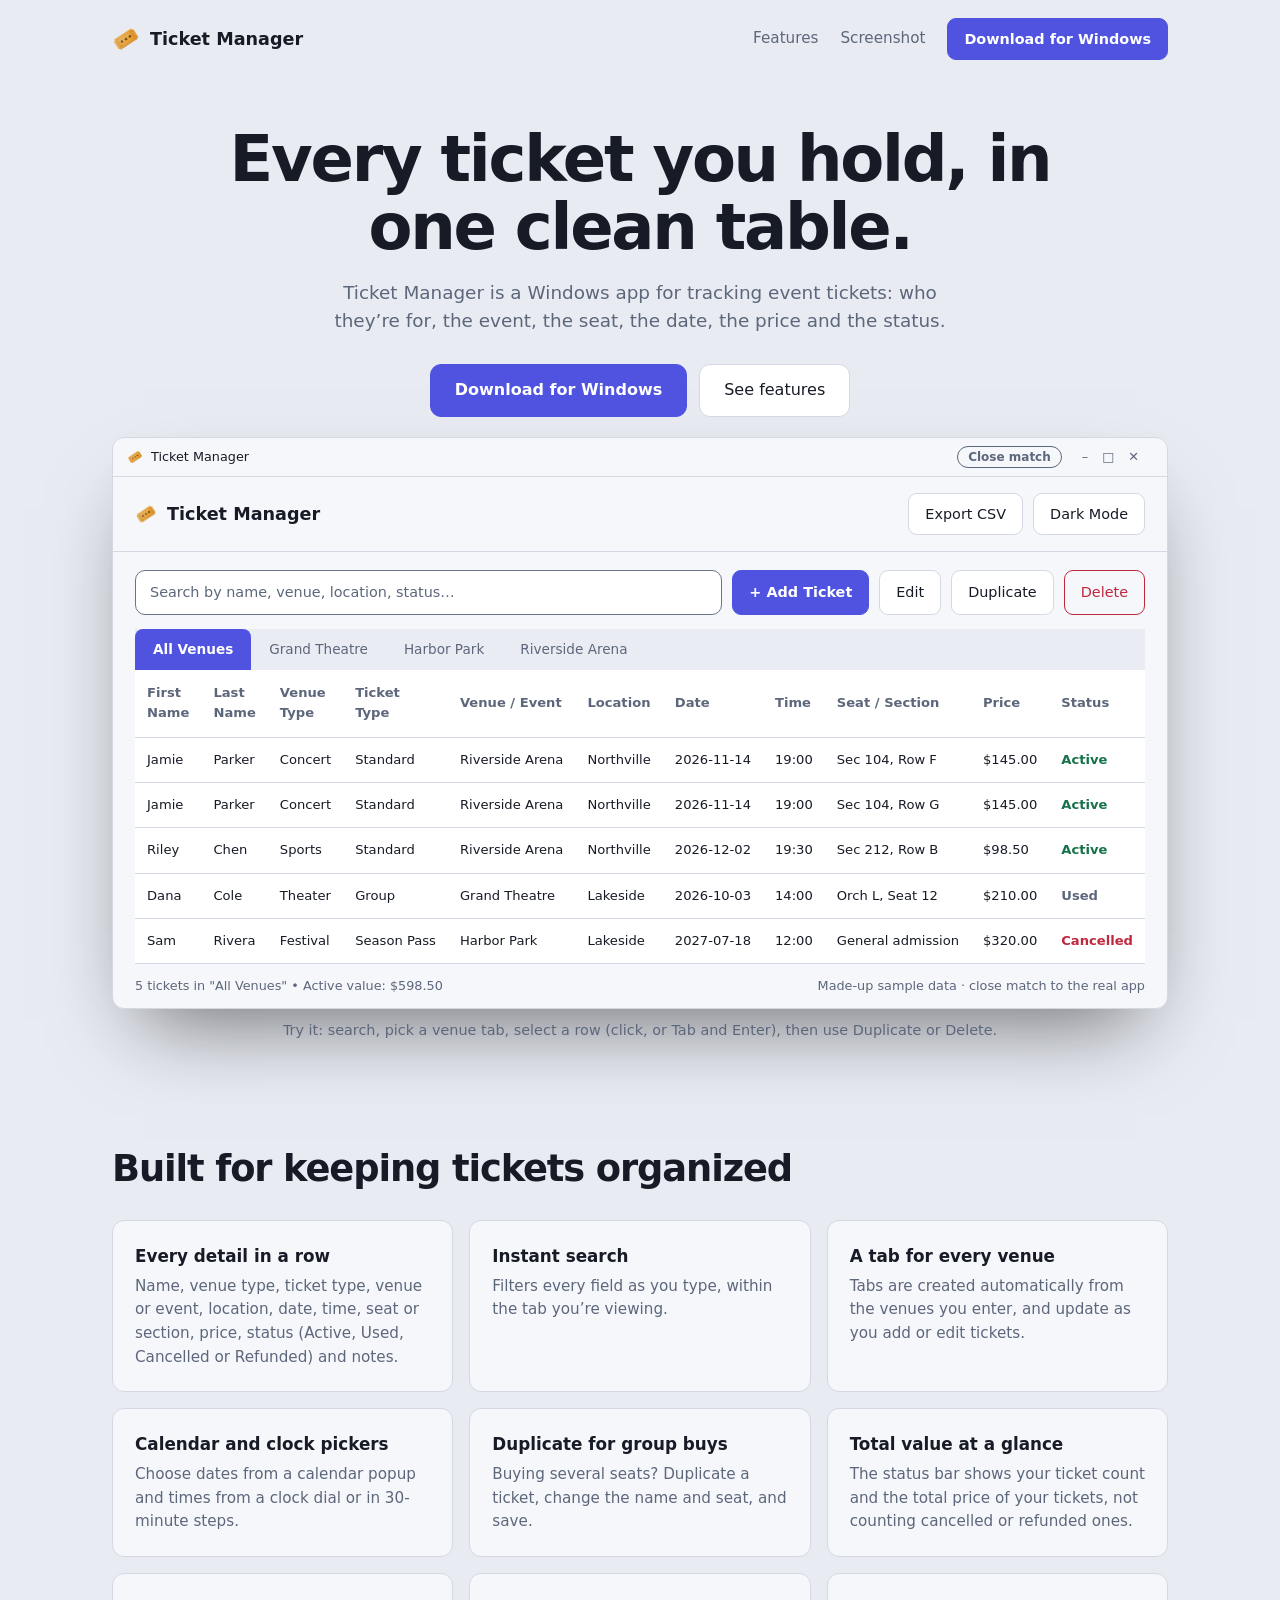
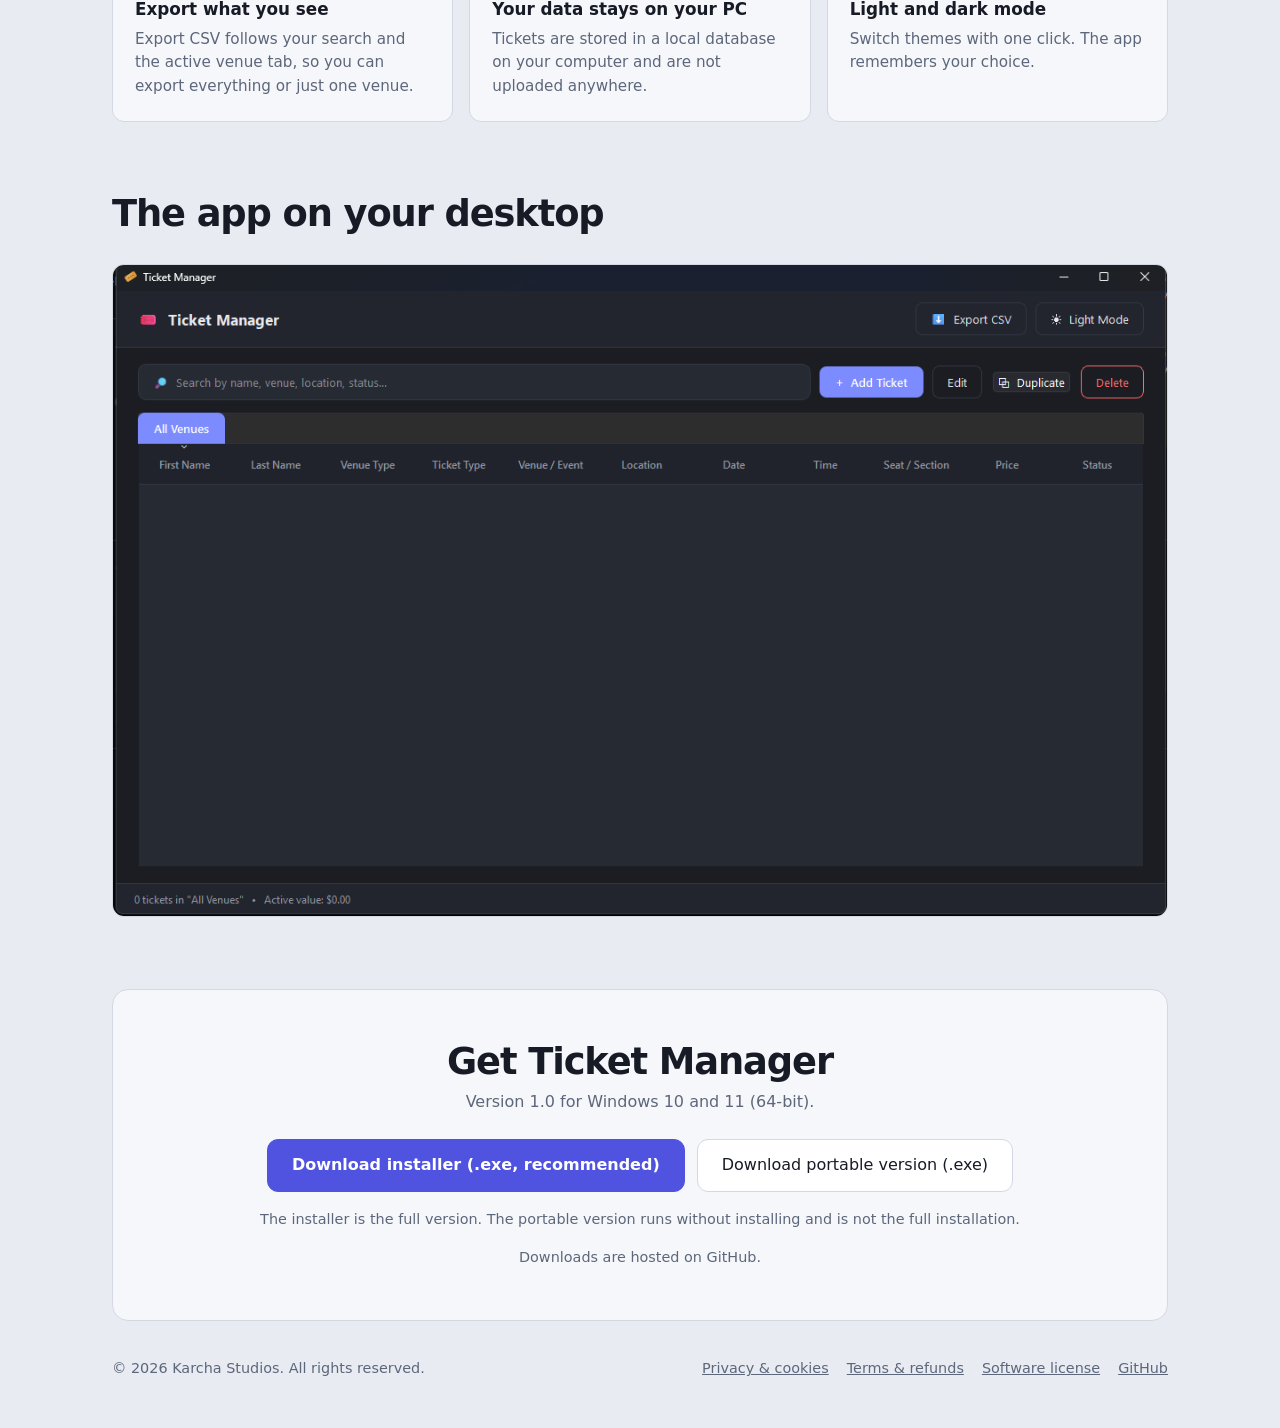
==== commit 5aca56a6: "Update index.html" ====
--- a/index.html
+++ b/index.html
@@ -144,7 +144,7 @@
     <p>Version 1.0 for Windows 10 and 11 (64-bit).</p>
     <div class="cta">
       <a class="btn p big" href="https://github.com/karcha3/Ticket-Manager/releases/latest/download/TicketManager-Setup-1.0.exe">Download installer (.exe, recommended)</a>
-      <a class="btn big" href="https://github.com/karcha3/Ticket-Manager/releases/latest/download/TicketManager.exe">Download portable version (.exe)</a>
+      <a class="btn big" href="https://github.com/karcha3/Ticket-Manager/releases/latest/download/TicketManager-Portable-1.0.exe">Download portable version (.exe)</a>
     </div>
     <p class="dlnote">The installer is the full version. The portable version runs without installing and is not the full installation.</p>
     <p class="dlnote">Downloads are hosted on GitHub.</p>
